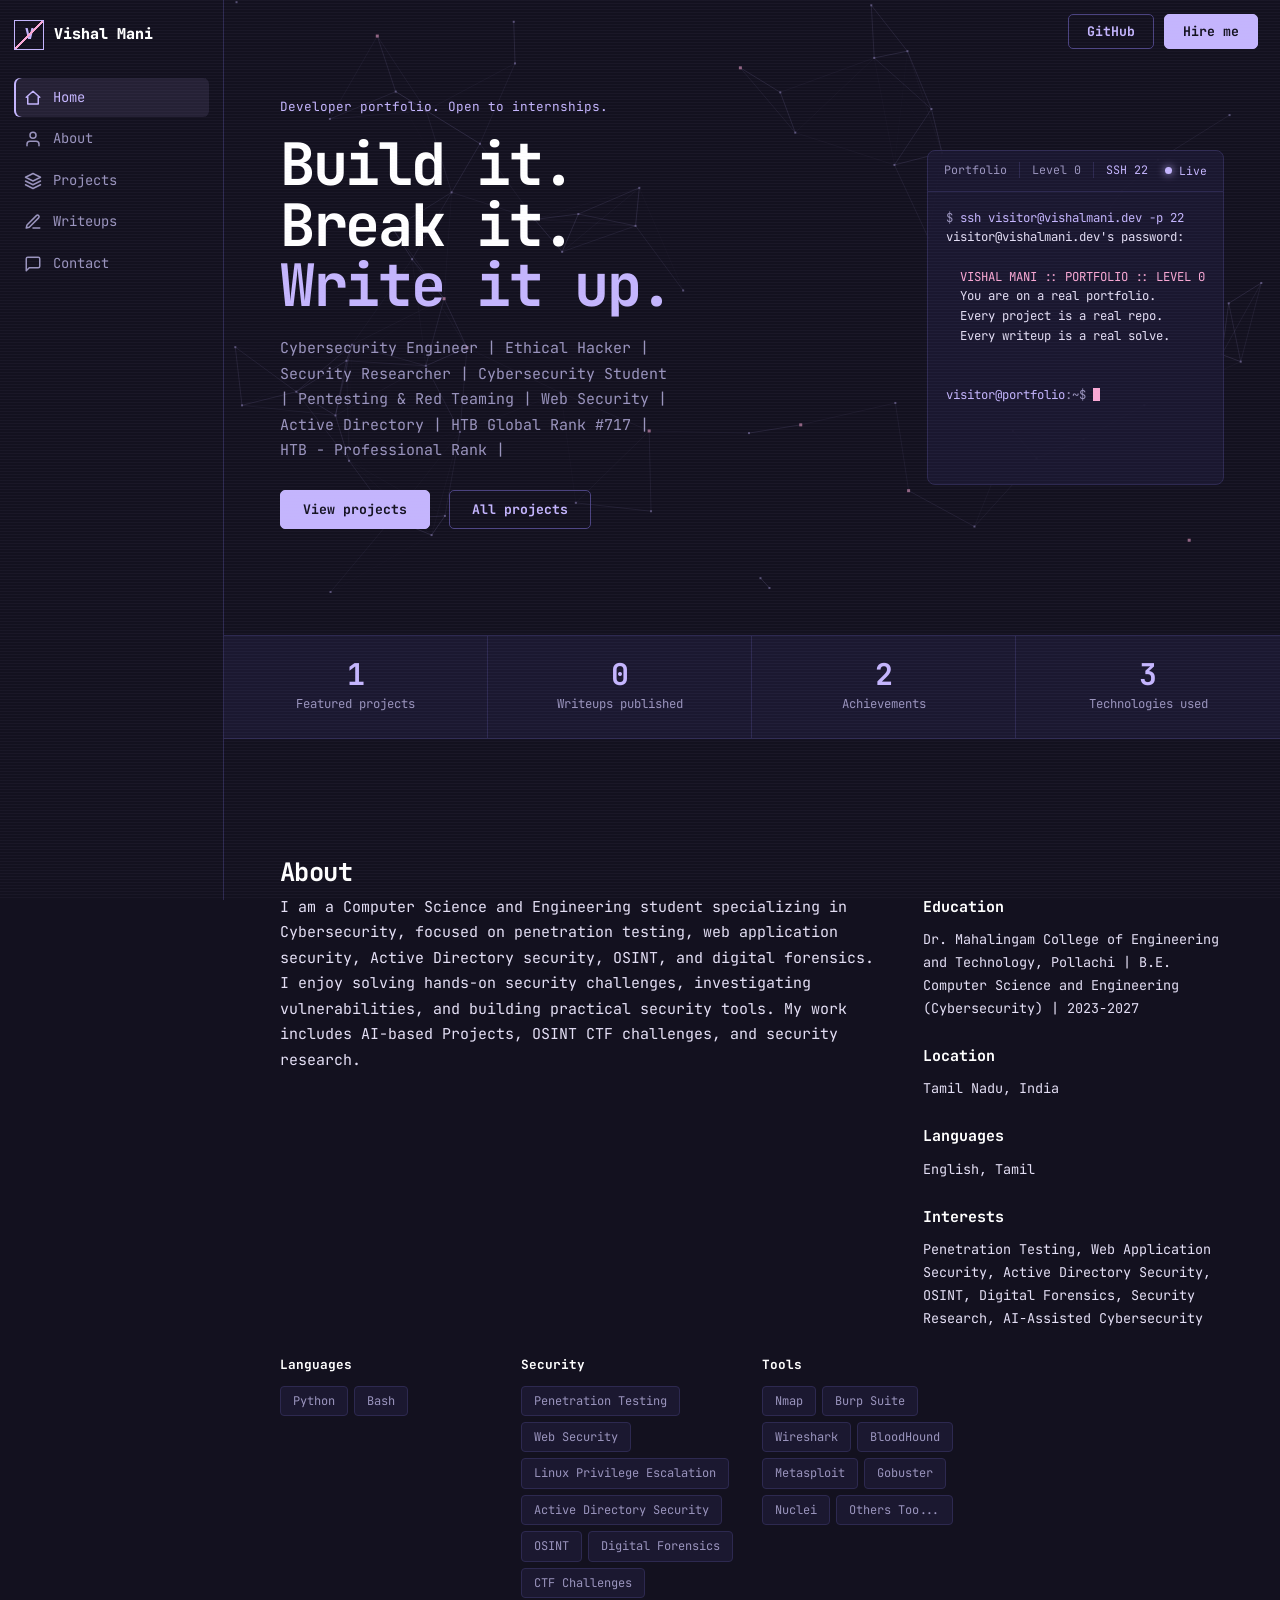
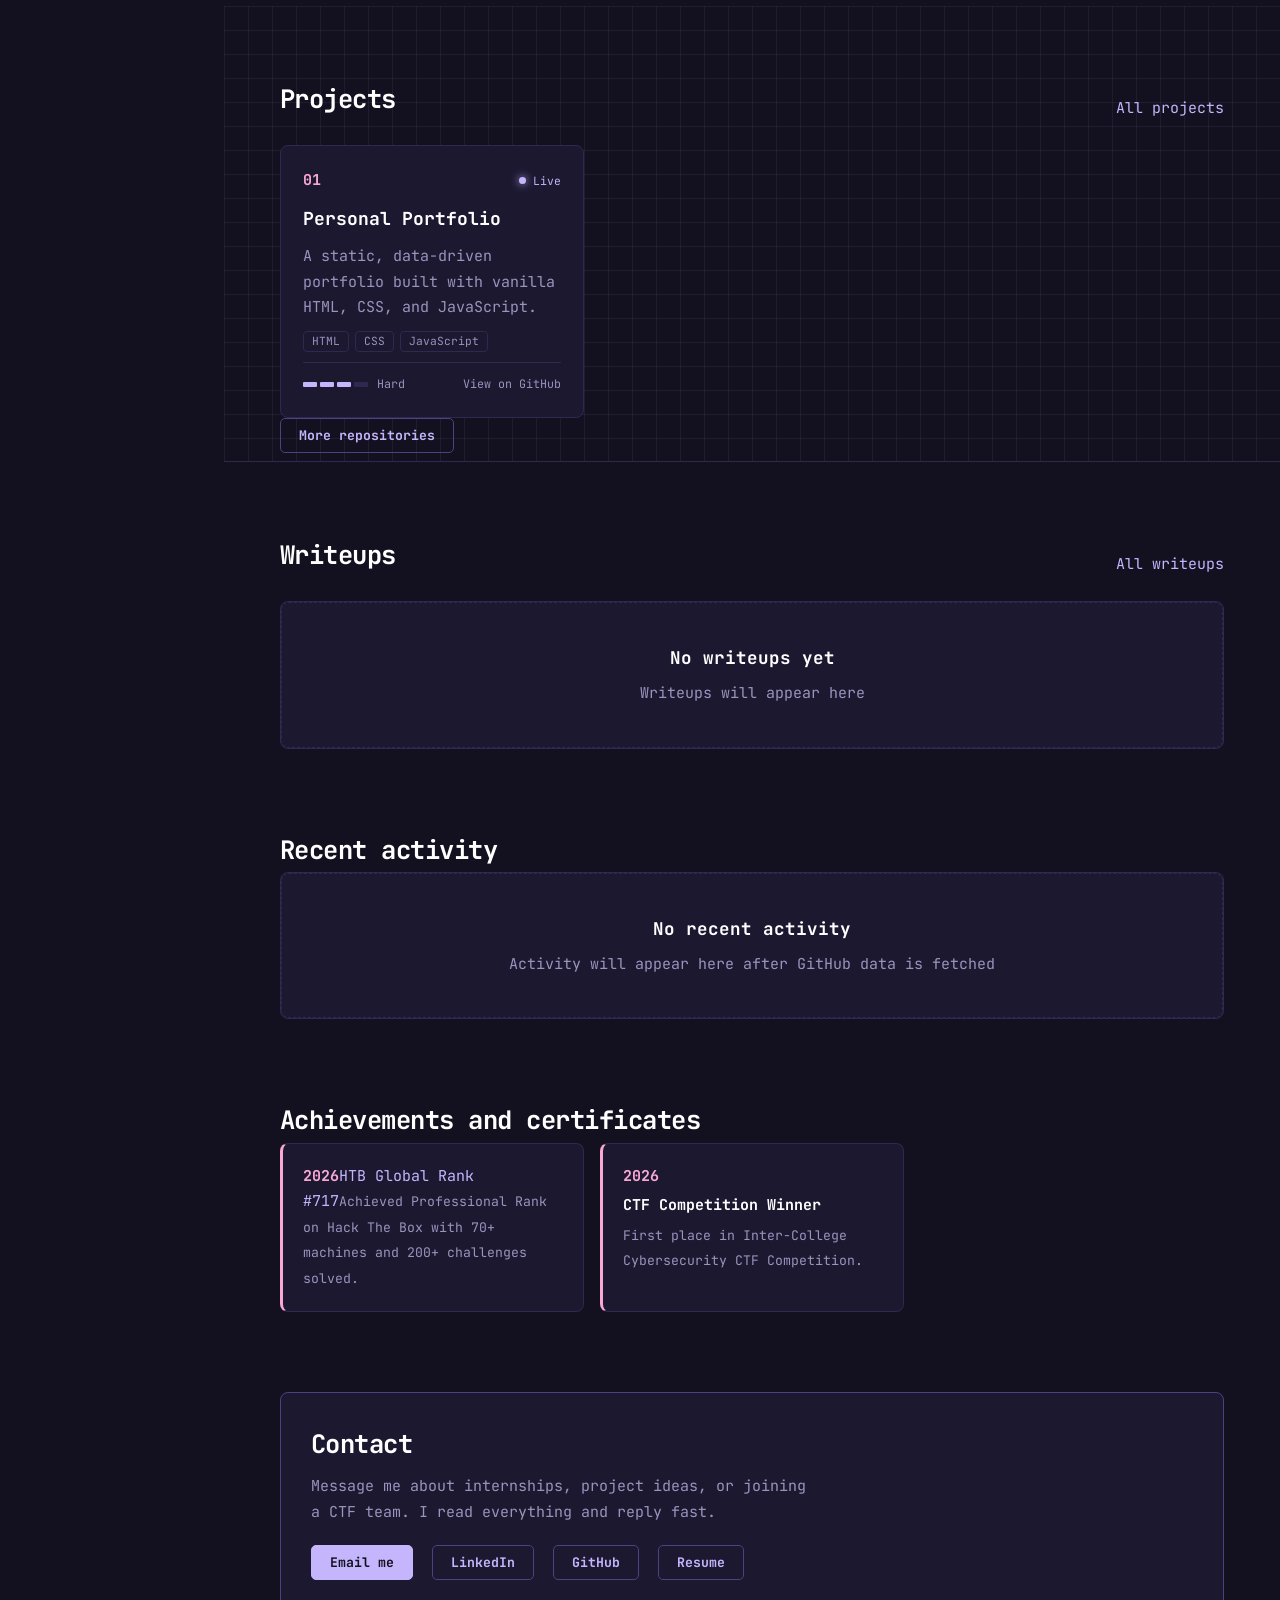
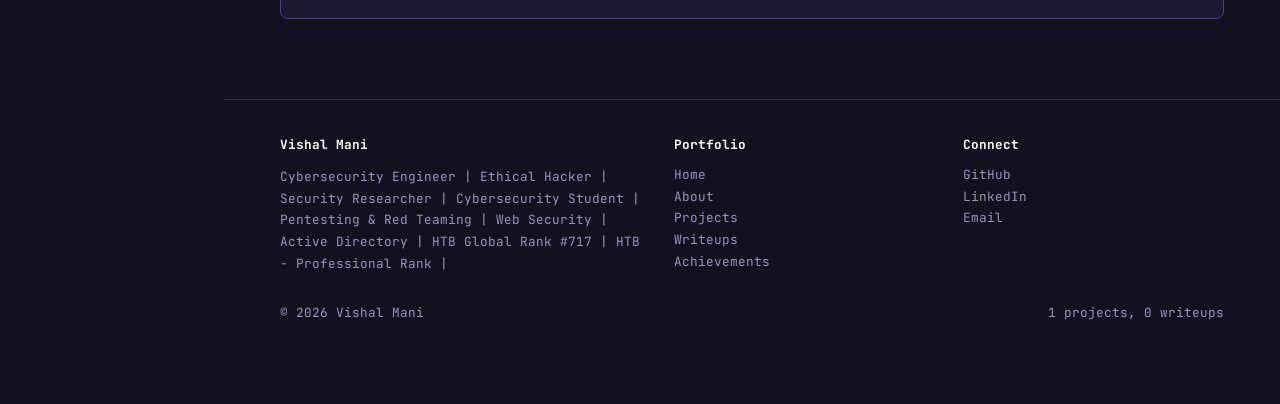
==== index.html @ 8fc34a5a "Portfolio v1: full site with auto-update workflow" ====
<!DOCTYPE html>
<html lang="en">
<head>
<meta charset="UTF-8">
<meta name="viewport" content="width=device-width, initial-scale=1">
<meta name="theme-color" content="#13111f">
<meta name="description" content="Vishal Mani - Student developer who builds projects, solves security challenges, and writes up what I learn.">
<link rel="preconnect" href="https://fonts.googleapis.com">
<link rel="preconnect" href="https://fonts.gstatic.com" crossorigin>
<link href="https://fonts.googleapis.com/css2?family=JetBrains+Mono:wght@400;700;800&display=swap" rel="stylesheet">
<link rel="stylesheet" href="style.css">
<title>Vishal Mani | Portfolio</title>
</head>
<body>
<a href="#main-content" class="skip-link">Skip to content</a>

<div class="scan" aria-hidden="true"></div>

<aside class="side" aria-label="Main navigation">
  <a class="logo" href="#top"><span class="mk" aria-hidden="true">V</span><span>Vishal Mani</span></a>
  <nav class="grp">
    <span class="gl" hidden aria-hidden="true">Portfolio</span>
    <a class="item on" data-s="top" href="#top" aria-label="Home"><svg class="i" viewBox="0 0 24 24" aria-hidden="true"><path d="M3 11l9-8 9 8M5 10v10h14V10"/></svg><span>Home</span></a>
    <a class="item" data-s="about" href="#about" aria-label="About"><svg class="i" viewBox="0 0 24 24" aria-hidden="true"><path d="M20 21v-2a4 4 0 00-4-4H8a4 4 0 00-4 4v2"/><circle cx="12" cy="7" r="4"/></svg><span>About</span></a>
    <a class="item" data-s="projects" href="#projects" aria-label="Projects"><svg class="i" viewBox="0 0 24 24" aria-hidden="true"><path d="M12 2L2 7l10 5 10-5-10-5zM2 17l10 5 10-5M2 12l10 5 10-5"/></svg><span>Projects</span></a>
    <a class="item" data-s="writeups" href="#writeups" aria-label="Writeups"><svg class="i" viewBox="0 0 24 24" aria-hidden="true"><path d="M12 20h9M16.5 3.5a2.1 2.1 0 013 3L7 19l-4 1 1-4z"/></svg><span>Writeups</span></a>
    <a class="item" data-s="contact" href="#contact" aria-label="Contact"><svg class="i" viewBox="0 0 24 24" aria-hidden="true"><path d="M21 15a2 2 0 01-2 2H7l-4 4V5a2 2 0 012-2h14a2 2 0 012 2z"/></svg><span>Contact</span></a>
  </nav>
  <div class="grp foot-s"></div>
</aside>

<div class="topr" role="group" aria-label="External links">
  <a class="btn" href="https://github.com/vishalmani-11" target="_blank" rel="noopener noreferrer">GitHub</a>
  <a class="btn s" href="#contact">Hire me</a>
</div>

<div class="main">
  <div class="hz"><canvas id="net" aria-hidden="true"></canvas>
  <div class="w"><header class="hero" id="top">
    <div>
      <p class="eb">Developer portfolio. Open to internships.</p>
      <h1><span>Build it. Break it.</span><span>Write it up.</span></h1>
      <p class="pitch" id="tagline">[ONE LINE]</p>
      <a class="btn s" href="#projects">View projects</a>
      <a class="btn" href="projects.html">All projects</a>
    </div>
    <div class="tm" role="img" aria-label="Terminal">
      <div class="tbar"><div class="st"><span>Portfolio</span><span>Level 0</span><span class="v">SSH 22</span></div><span class="live"><i class="led" aria-hidden="true"></i>Live</span></div>
      <div class="tw" aria-hidden="true">
        <div class="tl" style="animation-delay:.3s"><span class="mu">$ </span><span class="ty g">ssh visitor@vishalmani.dev -p 22</span></div>
        <div class="tl" style="animation-delay:1.9s">visitor@vishalmani.dev's password:</div>
        <div class="tl" style="animation-delay:2.3s"> </div>
        <div class="tl rd" style="animation-delay:2.6s">  VISHAL MANI :: PORTFOLIO :: LEVEL 0</div>
        <div class="tl" style="animation-delay:2.9s">  You are on a real portfolio.</div>
        <div class="tl" style="animation-delay:3.2s">  Every project is a real repo.</div>
        <div class="tl" style="animation-delay:3.5s">  Every writeup is a real solve.</div>
        <div class="tl" style="animation-delay:3.8s"> </div>
        <div class="tl" style="animation-delay:4.7s"> </div>
        <div class="tl" style="animation-delay:5s"><span class="g">visitor@portfolio</span><span class="mu">:~$ </span><span class="cur"></span></div>
      </div>
    </div>
  </header></div></div>

  <div class="stats" id="stats"><div class="loading">Open the site through a web server or GitHub Pages, not by double-clicking the file.</div></div>

  <section class="z" id="about"><div class="w">
    <h2>About</h2>
    <div class="about-grid">
      <div class="about-text" id="bio"></div>
      <div class="about-details">
        <div class="about-row"><h4>Education</h4><p id="education">[COLLEGE | COURSE | YEARS]</p></div>
        <div class="about-row"><h4>Location</h4><p id="location">[CITY, COUNTRY]</p></div>
        <div class="about-row"><h4>Languages</h4><p id="languages">[LIST]</p></div>
        <div class="about-row"><h4>Interests</h4><p id="interests">[LIST]</p></div>
      </div>
    </div>
    <div class="skills-grid" id="skills"></div>
  </div></section>

  <section class="z bp" id="projects"><div class="w">
    <div class="sh"><h2>Projects</h2><a href="projects.html">All projects</a></div>
    <div class="grid" id="featured-projects"><div class="loading">Loading projects...</div></div>
    <div class="more-repos"><button class="btn" onclick="toggleMoreRepos()">More repositories</button><div class="repo-list" id="more-repos-list" hidden></div></div>
  </div></section>

  <section class="z" id="writeups"><div class="w">
    <div class="sh"><h2>Writeups</h2><a href="writeups.html">All writeups</a></div>
    <div class="cases" id="writeups-list"><div class="loading">Loading writeups...</div></div>
  </div></section>

  <section class="z" id="activity"><div class="w">
    <h2>Recent activity</h2>
    <div class="cases" id="recent-activity"><div class="loading">Loading activity...</div></div>
  </div></section>

  <section class="z" id="achievements"><div class="w">
    <h2>Achievements and certificates</h2>
    <div class="hall" id="achievements-list"><div class="loading">Loading achievements...</div></div>
  </div></section>

  <section class="z" id="contact"><div class="w">
    <div class="roe">
      <h2>Contact</h2>
      <p>Message me about internships, project ideas, or joining a CTF team. I read everything and reply fast.</p>
      <a class="btn s" id="email-btn" href="#">Email me</a>
      <a class="btn" id="linkedin-btn" href="#" target="_blank" rel="noopener noreferrer">LinkedIn</a>
      <a class="btn" href="https://github.com/vishalmani-11" target="_blank" rel="noopener noreferrer">GitHub</a>
      <a class="btn" id="resume-btn" href="#" target="_blank" rel="noopener noreferrer" hidden>Resume</a>
    </div>
  </div></section>

  <footer><div class="w"><div class="fg">
    <div><b style="color:var(--hi)">Vishal Mani</b><p id="footer-tagline">[ONE LINE]</p></div>
    <div><h4>Portfolio</h4><a href="#top">Home</a><a href="#about">About</a><a href="#projects">Projects</a><a href="#writeups">Writeups</a><a href="#achievements">Achievements</a></div>
    <div><h4>Connect</h4><a href="#" id="footer-github">GitHub</a><a href="#" id="footer-linkedin">LinkedIn</a><a href="#" id="footer-email">Email</a></div>
  </div>
  <div class="fb"><span>&copy; 2026 Vishal Mani</span><span id="footer-stats"></span></div></div></footer>
</div>

<script src="main.js"></script>
</body>
</html>
---- style.css ----
/**
 * Vishal Mani Portfolio - Styles
 * Twilight theme only
 */

:root{
  --bg:#13111f;
  --pn:#1b1830;
  --ln:#2d2950;
  --fg:#e4dff5;
  --mu:#9a94bd;
  --hi:#ffffff;
  --g:#c4b5fd;
  --gd:#4b4380;
  --r:#f9a8d4;
  --on:#13111f;
  --bar:#2d2950;
  --mono:'JetBrains Mono',ui-monospace,SFMono-Regular,Menlo,Consolas,monospace;
}

*{
  box-sizing:border-box;
  margin:0;
  padding:0;
}

html{
  scroll-behavior:smooth;
  font:15px/1.7 var(--mono);
  color:var(--fg);
  background:var(--bg);
}

body{
  margin:0;
  background:var(--bg);
  color:var(--fg);
}

a{
  color:var(--g);
  text-decoration:none;
}
a:hover{color:var(--r)}
a:focus-visible,button:focus-visible,input:focus-visible{
  outline:2px solid var(--g);
  outline-offset:3px;
}

img{max-width:100%;height:auto}
button{background:none;border:none;font:inherit;cursor:pointer}
p{margin:0}

.skip-link{
  position:absolute;
  left:-1000px;
  top:0;
  padding:10px;
  background:var(--g);
  color:var(--on);
  z-index:100;
}
.skip-link:focus{left:0;}

.scan{
  position:fixed;
  inset:0;
  pointer-events:none;
  z-index:60;
  background:repeating-linear-gradient(0deg,#0000 0 2px,color-mix(in srgb,var(--g) 4%,transparent) 2px 3px);
}

/* ===== Sidebar ===== */
.side{
  position:fixed;
  left:0;
  top:0;
  bottom:0;
  width:224px;
  display:flex;
  flex-direction:column;
  gap:22px;
  padding:20px 14px;
  background:var(--bg);
  border-right:1px solid var(--ln);
  z-index:30;
}

.logo{
  display:flex;
  align-items:center;
  gap:10px;
  color:var(--hi);
  font-weight:800;
  margin-bottom:6px;
}

.mk{
  position:relative;
  width:30px;
  height:30px;
  border:1.5px solid var(--g);
  display:grid;
  place-items:center;
  color:var(--g);
  font-weight:800;
}
.mk::after{
  content:'';
  position:absolute;
  inset:0;
  background:linear-gradient(135deg,#0000 47%,var(--r) 48% 52%,#0000 53%);
}

.grp{
  display:flex;
  flex-direction:column;
  gap:2px;
}

.gl{
  font-size:.74rem;
  color:var(--mu);
  padding:0 10px 6px;
}

.item{
  display:flex;
  align-items:center;
  gap:11px;
  padding:8px 10px;
  border-radius:6px;
  color:var(--mu);
  font-size:.92rem;
  transition:background .15s,color .15s;
}
.item:hover,.item.on{
  background:color-mix(in srgb,var(--g) 10%,var(--bg));
  color:var(--g);
}
.item.on{
  box-shadow:inset 2px 0 var(--g);
}

.i{
  width:18px;
  height:18px;
  fill:none;
  stroke:currentColor;
  stroke-width:2;
  stroke-linecap:round;
  stroke-linejoin:round;
  flex:none;
}

.foot-s{margin-top:auto;}

/* ===== Top Right Buttons ===== */
.topr{
  position:fixed;
  right:22px;
  top:14px;
  display:flex;
  gap:10px;
  z-index:31;
}

.btn{
  display:inline-block;
  padding:8px 18px;
  border:1px solid var(--gd);
  border-radius:5px;
  font:700 .88rem var(--mono);
  color:var(--g);
  background:none;
  cursor:pointer;
  transition:all .15s;
}
.btn:hover{
  border-color:var(--g);
  color:var(--g);
}
.btn.s{
  background:var(--g);
  border-color:var(--g);
  color:var(--on);
}
.btn.s:hover{
  background:var(--r);
  border-color:var(--r);
  color:var(--on);
}

/* ===== Main Content ===== */
.main{margin-left:224px;}
.w{max-width:1000px;margin:0 auto;padding:0 28px;}

/* ===== Hero Section ===== */
.hz{position:relative;overflow:hidden;}
#net{
  position:absolute;
  inset:0;
  width:100%;
  height:100%;
  opacity:.55;
}
.hero{
  position:relative;
  display:grid;
  grid-template-columns:1fr 1.05fr;
  gap:40px;
  align-items:center;
  padding:96px 0 56px;
  min-height:400px;
}
.eb{
  color:var(--g);
  font-size:.85rem;
  margin-bottom:16px;
}
h1{
  font-size:clamp(2.4rem,5.4vw,3.9rem);
  line-height:1.04;
  margin:0 0 20px;
  color:var(--hi);
  letter-spacing:-.04em;
}
h1 span{display:block}
h1 span+span{color:var(--g)}
.pitch{
  color:var(--mu);
  max-width:44ch;
  margin-bottom:26px;
}
.hero .btn{
  margin:0 10px 10px 0;
  padding:10px 22px;
}

/* ===== Terminal Card ===== */
.tm{
  background:color-mix(in srgb,var(--pn) 94%,transparent);
  border:1px solid var(--ln);
  border-radius:8px;
  overflow:hidden;
  max-width:500px;
  margin-left:auto;
}
.tbar{
  display:flex;
  justify-content:space-between;
  align-items:center;
  padding:10px 16px;
  border-bottom:1px solid var(--ln);
  font-size:.78rem;
  color:var(--mu);
}
.st span+span{
  margin-left:12px;
  padding-left:12px;
  border-left:1px solid var(--ln);
}
.st .v{color:var(--g)}
.tw{
  padding:16px 18px 18px;
  font-size:.82rem;
  line-height:1.6;
  min-height:292px;
}
.tl{
  opacity:0;
  animation:in 0s forwards;
  white-space:pre-wrap;
  word-break:break-word;
}
@keyframes in{to{opacity:1}}
.ty{
  display:inline-block;
  overflow:hidden;
  white-space:nowrap;
  width:0;
  animation:type 1.4s steps(32) forwards;
  vertical-align:bottom;
}
@keyframes type{to{width:32ch}}
.mu{color:var(--mu)}
.g{color:var(--g)}
.rd{color:var(--r)}
.cur{
  display:inline-block;
  width:.6em;
  height:1.05em;
  background:var(--r);
  vertical-align:-.18em;
  animation:bl 1s steps(2,start) infinite;
}
@keyframes bl{to{visibility:hidden}}
.live{
  display:inline-flex;
  align-items:center;
  gap:7px;
  font-size:.76rem;
  color:var(--g);
}
.led{
  width:7px;
  height:7px;
  border-radius:50%;
  background:var(--g);
  box-shadow:0 0 8px var(--g);
}
.live.soon{color:var(--r)}
.soon .led{
  background:var(--r);
  box-shadow:0 0 8px var(--r);
}

/* ===== Stats Strip ===== */
.stats{
  display:grid;
  grid-template-columns:repeat(4,1fr);
  border-block:1px solid var(--ln);
  background:var(--pn);
  margin:40px 0;
}
.stats div{
  padding:22px 28px;
  border-right:1px solid var(--ln);
  text-align:center;
}
.stats div:last-child{border:0}
.stats b{
  display:block;
  font-size:2rem;
  line-height:1.1;
  color:var(--g);
}
.stats span{
  font-size:.82rem;
  color:var(--mu);
}

/* ===== Sections ===== */
section.z{padding:72px 0 8px;}
.bp{
  background-image:
    linear-gradient(color-mix(in srgb,var(--g) 7%,transparent) 1px,#0000 1px),
    linear-gradient(90deg,color-mix(in srgb,var(--g) 7%,transparent) 1px,#0000 1px);
  background-size:24px 24px;
  border-bottom:1px solid var(--ln);
  padding-bottom:64px;
}
.sh{
  display:flex;
  justify-content:space-between;
  align-items:end;
  gap:14px;
  flex-wrap:wrap;
  margin-bottom:24px;
}
h2{
  margin:0;
  font-size:1.7rem;
  color:var(--hi);
  letter-spacing:-.02em;
}
.lead{
  color:var(--mu);
  margin-bottom:26px;
  max-width:58ch;
}

/* ===== About Section ===== */
.about-grid{
  display:grid;
  grid-template-columns:2fr 1fr;
  gap:40px;
  align-items:start;
}
.about-text p{
  margin-bottom:16px;
  color:var(--fg);
  line-height:1.7;
}
.about-text p:last-child{
  margin-bottom:0;
}
.about-details{
  display:flex;
  flex-direction:column;
  gap:24px;
}
.about-row{
  display:flex;
  flex-direction:column;
  gap:8px;
}
.about-row h4{
  margin:0;
  font-size:1rem;
  color:var(--hi);
}
.about-row p{
  color:var(--fg);
  font-size:.9rem;
}

/* ===== Skills Section ===== */
.skills-grid{
  display:grid;
  grid-template-columns:repeat(4,1fr);
  gap:20px;
  margin-top:24px;
}
.skill-group h4{
  margin:0 0 10px;
  font-size:.85rem;
  color:var(--hi);
}
.skill-chips{
  display:flex;
  flex-wrap:wrap;
  gap:6px;
}
.skill-chip{
  display:inline-block;
  padding:4px 12px;
  border:1px solid var(--ln);
  border-radius:4px;
  font-size:.8rem;
  color:var(--mu);
  background:var(--pn);
}

/* ===== Project Cards ===== */
.grid{display:grid;grid-template-columns:repeat(auto-fill,minmax(290px,1fr));gap:16px;}
.card{
  display:flex;
  flex-direction:column;
  gap:10px;
  padding:22px;
  background:var(--pn);
  border:1px solid var(--ln);
  border-radius:8px;
  color:var(--fg);
  transition:border-color .15s;
}
.card:hover{border-color:var(--g);color:var(--fg);}
.ct{
  display:flex;
  justify-content:space-between;
  align-items:center;
}
.n{color:var(--r);font-weight:700;}
.card h3{margin:0;font-size:1.2rem;color:var(--hi);}
.card p{color:var(--mu);flex:1;}
.tags{display:flex;flex-wrap:wrap;gap:6px;}
.tags i{font-style:normal;font-size:.75rem;border:1px solid var(--ln);border-radius:4px;padding:0 8px;color:var(--mu);}
.stt{
  display:flex;
  justify-content:space-between;
  align-items:center;
  border-top:1px solid var(--ln);
  padding-top:12px;
  font-size:.78rem;
  color:var(--mu);
}
.df{display:inline-flex;align-items:center;gap:9px;}
.bars{display:inline-flex;gap:3px;}
.bars i{
  width:14px;height:5px;border-radius:1px;background:var(--bar);
}
.bars i.on{background:var(--g);}
.bars i.on.hd{background:var(--r);}

/* ===== Writeup Rows ===== */
.cases{border:1px solid var(--ln);border-radius:8px;background:var(--pn);}
.row{
  display:grid;
  grid-template-columns:84px 1fr 100px 170px;
  gap:16px;
  align-items:center;
  padding:16px 22px;
  border-bottom:1px solid var(--ln);
  color:var(--fg);
  transition:background .15s;
}
.row:last-child{border:0}
.row:hover{background:color-mix(in srgb,var(--g) 8%,var(--pn));color:var(--fg);}
.row .d,.row .c{font-size:.82rem;color:var(--mu);text-align:center;}
.row b{display:block;color:var(--hi);}
.row small{color:var(--mu);font-size:.85rem;}

/* ===== Achievement Cards ===== */
.hall{display:grid;grid-template-columns:repeat(auto-fill,minmax(240px,1fr));gap:16px;}
.op{
  padding:20px;
  background:var(--pn);
  border:1px solid var(--ln);
  border-left:3px solid var(--r);
  border-radius:8px;
}
.op .y{color:var(--r);font-weight:700;}
.op b{display:block;color:var(--hi);margin:4px 0;}
.op span:last-child{color:var(--mu);font-size:.88rem;}

/* ===== Contact Panel ===== */
.roe{padding:30px;border:1px solid var(--gd);border-radius:8px;background:var(--pn);}
.roe p{color:var(--mu);max-width:56ch;margin:8px 0 20px;}
.roe .btn{margin:0 10px 8px 0;}

/* ===== Footer ===== */
footer{margin-top:72px;border-top:1px solid var(--ln);padding:34px 0 80px;font-size:.85rem;}
.fg{display:grid;grid-template-columns:1.4fr 1fr 1fr;gap:28px;}
.fg h4{margin:0 0 8px;font-size:.85rem;color:var(--hi);}
.fg a{display:block;color:var(--mu);}
.fg a:hover{color:var(--g);}
.fg p{color:var(--mu);margin-top:10px;}
.fb{
  display:flex;
  justify-content:space-between;
  gap:12px;
  flex-wrap:wrap;
  margin-top:28px;
  color:var(--mu);
}
.fb b{color:var(--g);margin-right:6px;}

/* ===== Empty States ===== */
.empty-state{
  padding:40px;
  text-align:center;
  color:var(--mu);
  border:1px dashed var(--ln);
  border-radius:8px;
  background:var(--pn);
}
.empty-state svg{
  width:48px;
  height:48px;
  color:var(--mu);
  opacity:.5;
  margin-bottom:16px;
}
.empty-state h3{color:var(--hi);margin:0 0 8px;}

/* ===== Loading ===== */
.loading{
  display:grid;
  place-items:center;
  min-height:200px;
  text-align:center;
  color:var(--mu);
}
.loading::after{
  content:'';
  display:inline-block;
  width:24px;
  height:24px;
  border:2px solid var(--g);
  border-right-color:transparent;
  border-radius:50%;
  animation:spin .8s linear infinite;
  margin-left:12px;
}
@keyframes spin{to{transform:rotate(360deg)}}

.error-message{
  padding:20px;
  background:color-mix(in srgb,var(--r) 10%,var(--pn));
  border:1px solid var(--r);
  border-radius:8px;
  color:var(--r);
  text-align:center;
}

/* ===== Writeup Page ===== */
.writeup-page .main{margin-left:0;padding-top:20px;}
.writeup-page .w{max-width:720px;padding:0 20px;}
.writeup-header{margin-bottom:32px;}
.writeup-nav{
  display:flex;
  justify-content:space-between;
  align-items:center;
  margin-bottom:24px;
  padding-bottom:16px;
  border-bottom:1px solid var(--ln);
}
.writeup-meta{color:var(--mu);font-size:.88rem;}
.writeup-meta span+span{
  margin-left:16px;
  padding-left:16px;
  border-left:1px solid var(--ln);
}
.writeup-meta .diff{display:inline-flex;align-items:center;gap:8px;}
#writeup-title{margin-bottom:24px;}
.writeup-content{
  background:var(--pn);
  border:1px solid var(--ln);
  border-radius:8px;
  padding:32px;
}
.writeup-content h1,
.writeup-content h2,
.writeup-content h3,
.writeup-content h4,
.writeup-content h5,
.writeup-content h6{
  color:var(--hi);
  margin-top:1.5em;
  margin-bottom:.5em;
}
.writeup-content h1{font-size:2rem;}
.writeup-content h2{font-size:1.6rem;}
.writeup-content h3{font-size:1.4rem;}
.writeup-content p{color:var(--fg);line-height:1.7;margin:1em 0;}
.writeup-content a{color:var(--g);text-decoration:underline;}
.writeup-content a:hover{color:var(--r);}
.writeup-content pre{
  background:color-mix(in srgb,var(--bg) 96%,var(--pn));
  border:1px solid var(--ln);
  border-radius:6px;
  padding:16px;
  overflow-x:auto;
  margin:1em 0;
  position:relative;
}
.writeup-content code{
  font-family:var(--mono);
  font-size:.9rem;
}
.writeup-content blockquote{
  border-left:3px solid var(--g);
  padding-left:16px;
  margin-left:0;
  color:var(--mu);
}
.writeup-content img{max-width:100%;border-radius:6px;}
.copy-btn{
  position:absolute;
  top:8px;
  right:8px;
  padding:4px 8px;
  font-size:.75rem;
  color:var(--g);
  background:var(--pn);
  border:1px solid var(--ln);
  border-radius:4px;
  cursor:pointer;
  opacity:0;
  transition:opacity .2s;
}
.writeup-content pre:hover .copy-btn{opacity:1;}
.copy-btn:hover{background:var(--g);color:var(--on);}

.writeup-footer{
  display:flex;
  justify-content:space-between;
  align-items:center;
  margin-top:40px;
  padding-top:20px;
  border-top:1px solid var(--ln);
  font-size:.88rem;
}
.writeup-footer a{color:var(--g);font-weight:700;}
.writeup-footer a:disabled{opacity:.5;cursor:not-allowed;}
.back-btn{display:inline-flex;align-items:center;gap:6px;color:var(--mu);}
.back-btn:hover{color:var(--g);}
.back-btn svg{width:16px;height:16px;transform:rotate(180deg);}

/* ===== Projects Page ===== */
.filters{
  display:flex;
  gap:12px;
  flex-wrap:wrap;
  margin-bottom:20px;
}
.filter-chip{
  display:inline-block;
  padding:6px 14px;
  border:1px solid var(--ln);
  border-radius:999px;
  font-size:.8rem;
  color:var(--mu);
  cursor:pointer;
  transition:all .15s;
}
.filter-chip:hover{border-color:var(--g);color:var(--g);}
.filter-chip.active{background:var(--g);border-color:var(--g);color:var(--on);}
.search-box{
  flex:1;
  min-width:180px;
  max-width:300px;
  padding:6px 14px;
  border:1px solid var(--ln);
  border-radius:999px;
  font:inherit;
  color:var(--fg);
  background:var(--pn);
}
.search-box::placeholder{color:var(--mu);}
.search-box:focus{border-color:var(--g);outline:0;}

.projects-grid{display:grid;grid-template-columns:repeat(auto-fill,minmax(290px,1fr));gap:16px;}
.projects-list{margin-top:20px;}
.load-more{margin-top:24px;text-align:center;}

/* ===== Writeups Page ===== */
.writeups-controls{
  display:flex;
  gap:12px;
  flex-wrap:wrap;
  margin-bottom:20px;
}
.writeups-list{margin-top:20px;}

/* ===== Sample Badge ===== */
.sample-badge{
  display:inline-block;
  padding:2px 6px;
  font-size:.7rem;
  background:var(--r);
  color:var(--on);
  border-radius:3px;
  margin-left:8px;
  font-weight:700;
}

/* ===== Responsive ===== */
@media(max-width:900px){
  .side{
    position:sticky;
    width:auto;
    flex-direction:row;
    align-items:center;
    gap:6px;
    padding:10px 14px;
    overflow-x:auto;
    border-right:0;
    border-bottom:1px solid var(--ln);
    top:0;
  }
  .logo{margin:0 8px 0 0;}
  .logo span:last-child,.gl,.foot-s,.topr{display:none;}
  .grp{flex-direction:row;}
  .item span{display:none;}
  .item{padding:8px 10px;}
  .main{margin-left:0;}
  .hero{grid-template-columns:1fr;padding-top:48px;}
  .hero .tm{max-width:100%;margin-left:0;}
  .about-grid{grid-template-columns:1fr;}
  .stats{grid-template-columns:1fr 1fr;}
  .stats div:nth-child(2){border-right:0;}
  .stats div:nth-child(-n+2){border-bottom:1px solid var(--ln);}
  .skills-grid{grid-template-columns:repeat(2,1fr);}
  .row{grid-template-columns:1fr auto;gap:6px 12px;}
  .row .d{grid-column:1/-1;}
  .row .c{display:none;}
  .fg{grid-template-columns:1fr 1fr;}
  .fg>div:first-child{grid-column:1/-1;}
  .topr{display:none;}
}

@media(prefers-reduced-motion:reduce){
  .tl{opacity:1;animation:none;}
  .ty{width:auto;animation:none;}
  .cur{animation:none;}
  html{scroll-behavior:auto;}
  .loading::after{animation:none;}
}

@media(max-width:480px){
  .hero{padding:40px 0 32px;}
  h1{font-size:2rem;}
  .stats{grid-template-columns:1fr;}
  .stats div{padding:16px 20px;border-right:0;border-bottom:1px solid var(--ln);}
  .stats div:last-child{border-bottom:0;}
  .grid,.hall{grid-template-columns:1fr;}
  .skills-grid{grid-template-columns:1fr;}
  .roe .btn{display:block;width:100%;margin:0 0 12px 0;text-align:center;}
  .empty-state{padding:32px 20px;}
  .writeup-content{padding:20px;}
  .writeup-nav{flex-direction:column;gap:16px;align-items:flex-start;}
  .writeup-footer{flex-direction:column;gap:16px;}
}
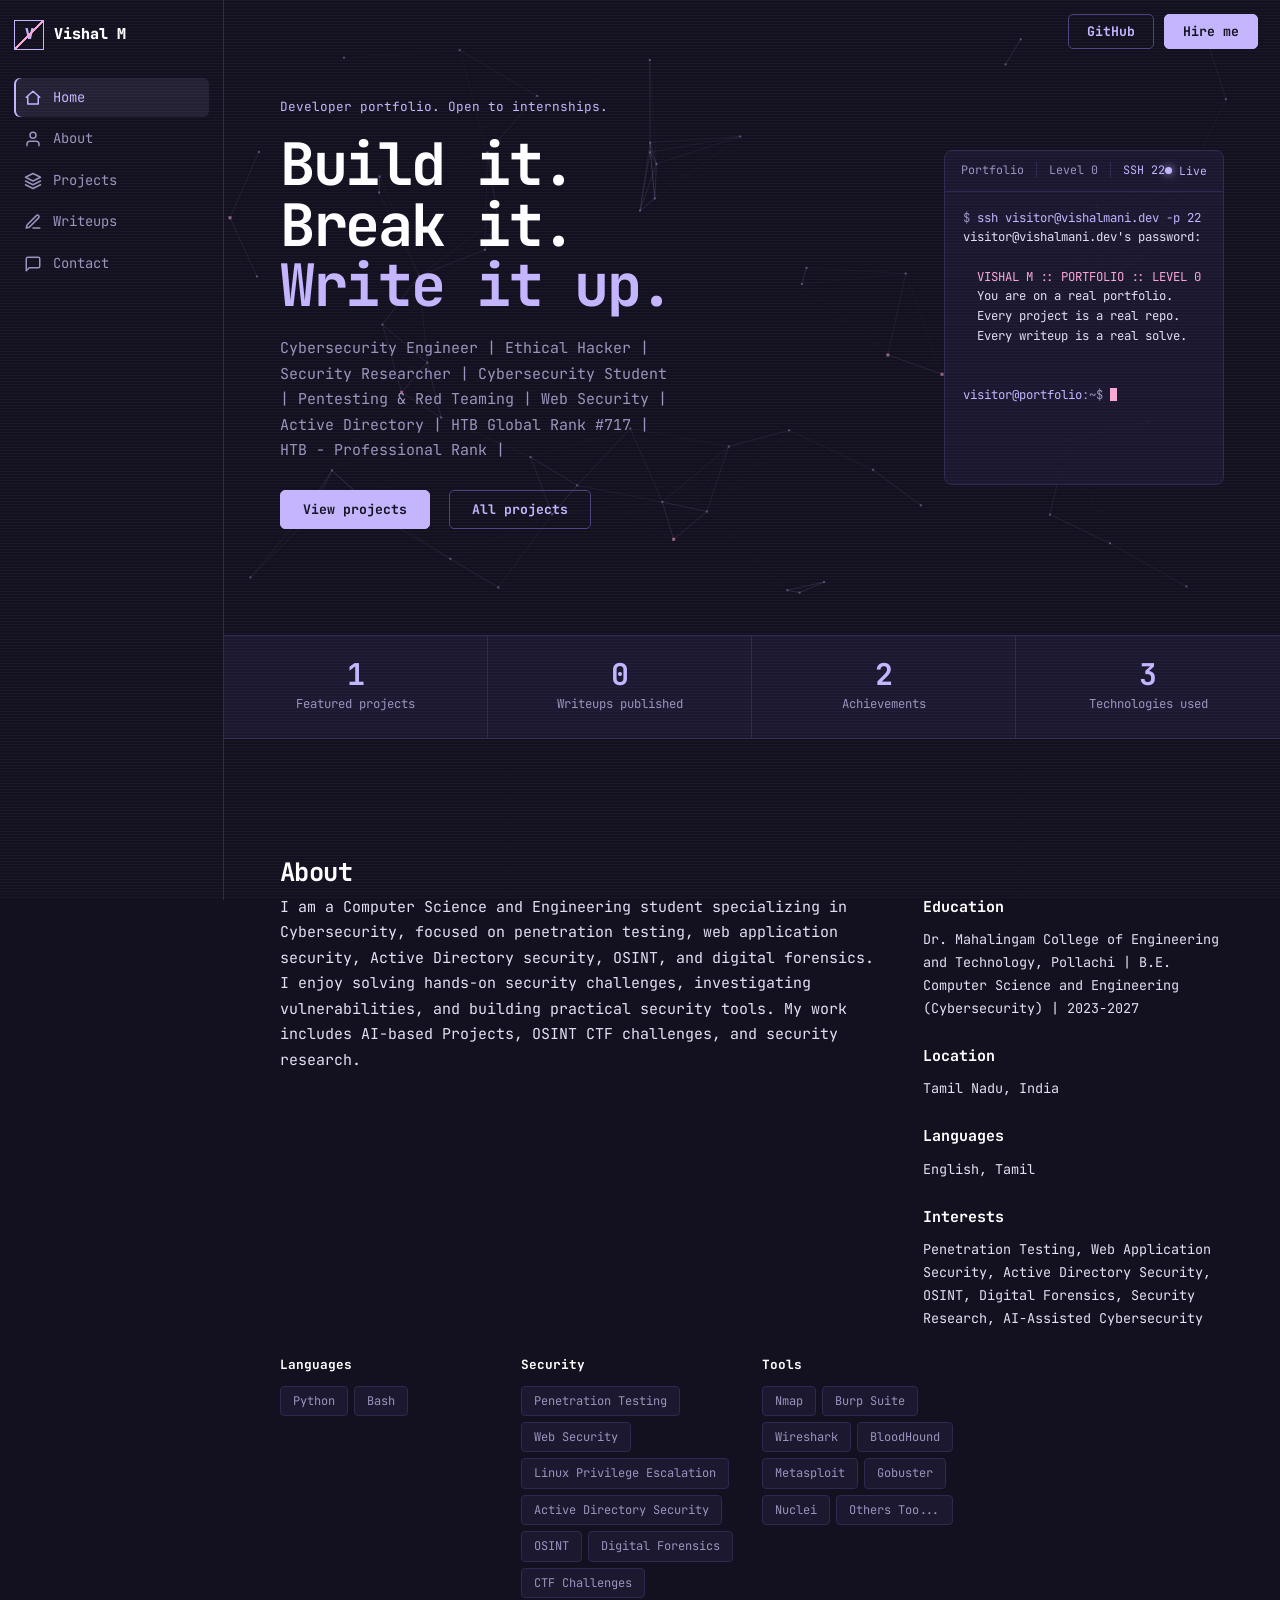
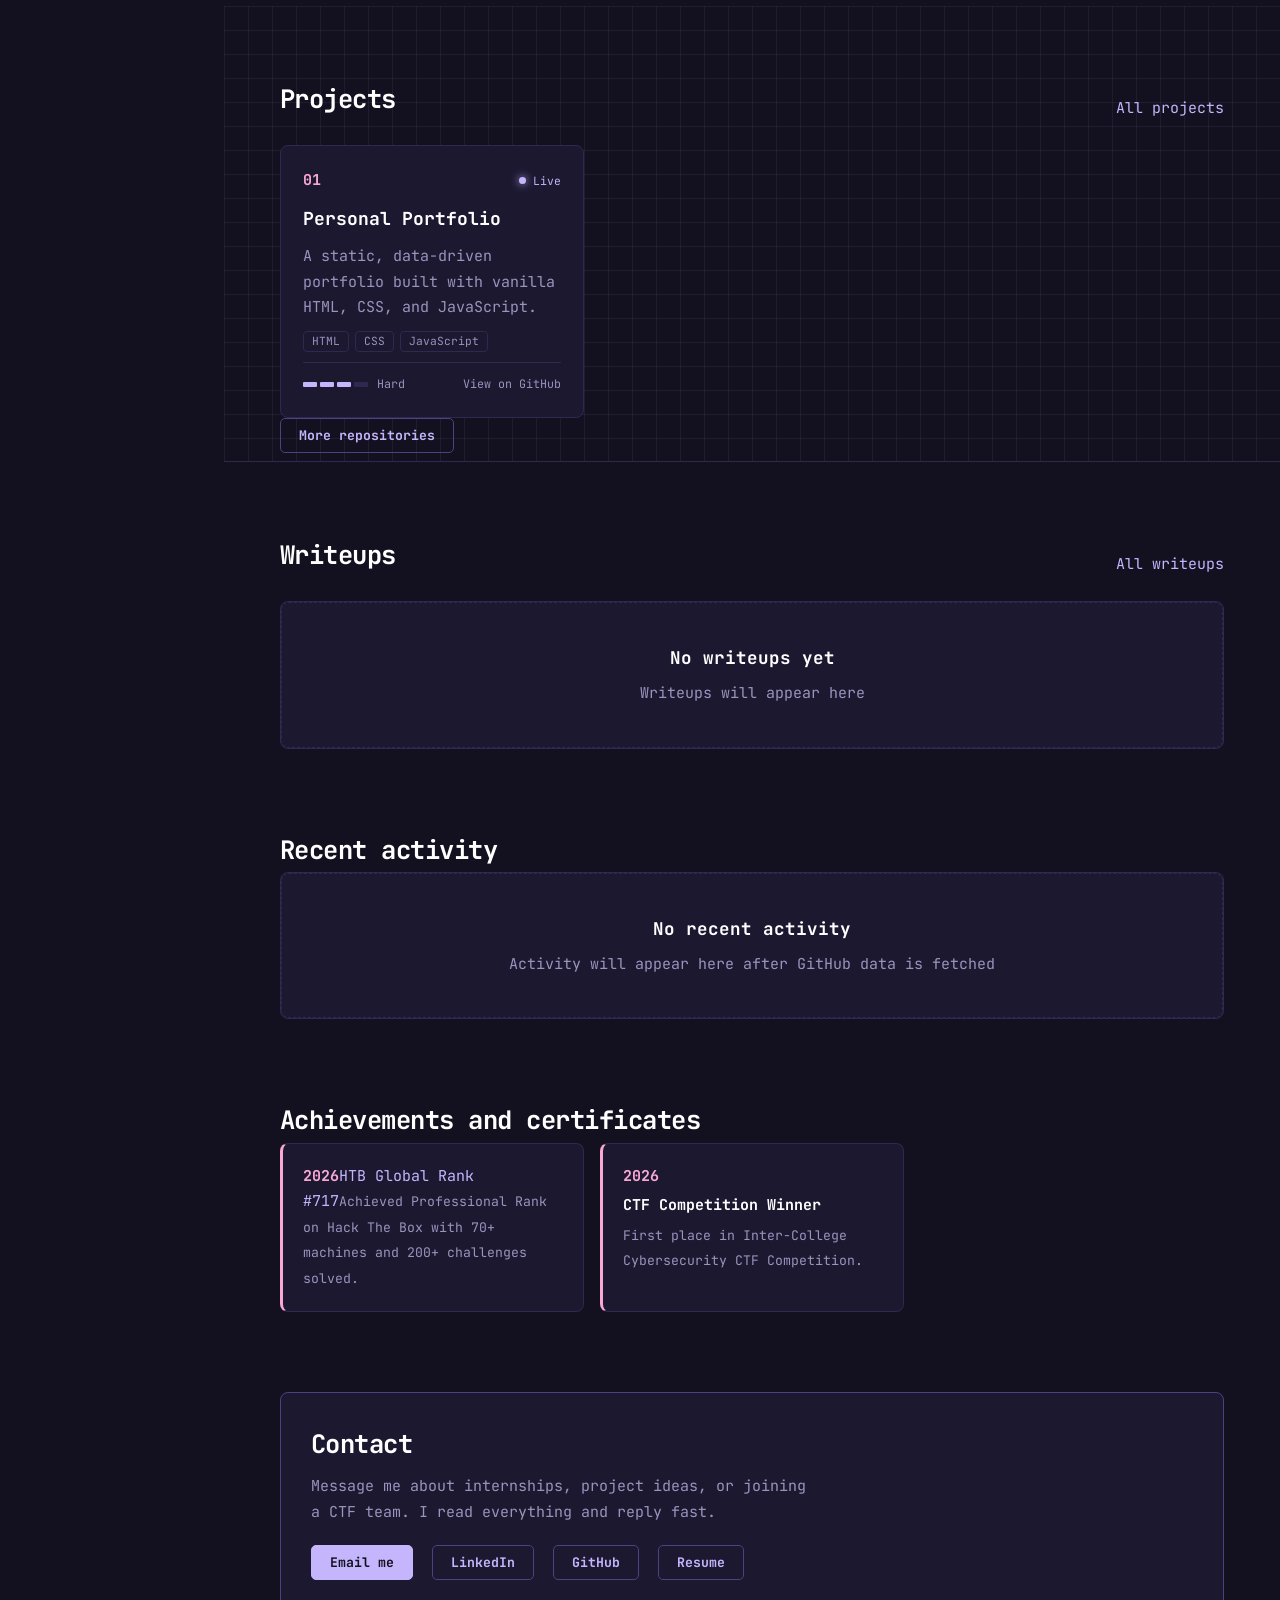
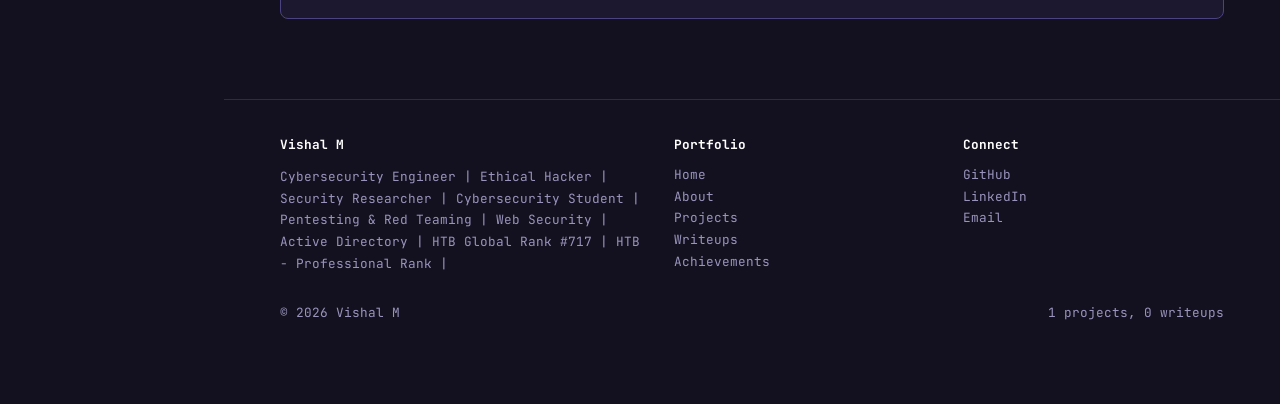
==== commit 3d7363ba: "Update index.html" ====
--- a/index.html
+++ b/index.html
@@ -4,12 +4,12 @@
 <meta charset="UTF-8">
 <meta name="viewport" content="width=device-width, initial-scale=1">
 <meta name="theme-color" content="#13111f">
-<meta name="description" content="Vishal Mani - Student developer who builds projects, solves security challenges, and writes up what I learn.">
+<meta name="description" content="Vishal M - Student developer who builds projects, solves security challenges, and writes up what I learn.">
 <link rel="preconnect" href="https://fonts.googleapis.com">
 <link rel="preconnect" href="https://fonts.gstatic.com" crossorigin>
 <link href="https://fonts.googleapis.com/css2?family=JetBrains+Mono:wght@400;700;800&display=swap" rel="stylesheet">
 <link rel="stylesheet" href="style.css">
-<title>Vishal Mani | Portfolio</title>
+<title>Vishal M | Portfolio</title>
 </head>
 <body>
 <a href="#main-content" class="skip-link">Skip to content</a>
@@ -17,7 +17,7 @@
 <div class="scan" aria-hidden="true"></div>
 
 <aside class="side" aria-label="Main navigation">
-  <a class="logo" href="#top"><span class="mk" aria-hidden="true">V</span><span>Vishal Mani</span></a>
+  <a class="logo" href="#top"><span class="mk" aria-hidden="true">V</span><span>Vishal M</span></a>
   <nav class="grp">
     <span class="gl" hidden aria-hidden="true">Portfolio</span>
     <a class="item on" data-s="top" href="#top" aria-label="Home"><svg class="i" viewBox="0 0 24 24" aria-hidden="true"><path d="M3 11l9-8 9 8M5 10v10h14V10"/></svg><span>Home</span></a>
@@ -50,7 +50,7 @@
         <div class="tl" style="animation-delay:.3s"><span class="mu">$ </span><span class="ty g">ssh visitor@vishalmani.dev -p 22</span></div>
         <div class="tl" style="animation-delay:1.9s">visitor@vishalmani.dev's password:</div>
         <div class="tl" style="animation-delay:2.3s"> </div>
-        <div class="tl rd" style="animation-delay:2.6s">  VISHAL MANI :: PORTFOLIO :: LEVEL 0</div>
+        <div class="tl rd" style="animation-delay:2.6s">  VISHAL M :: PORTFOLIO :: LEVEL 0</div>
         <div class="tl" style="animation-delay:2.9s">  You are on a real portfolio.</div>
         <div class="tl" style="animation-delay:3.2s">  Every project is a real repo.</div>
         <div class="tl" style="animation-delay:3.5s">  Every writeup is a real solve.</div>
@@ -110,11 +110,11 @@
   </div></section>
 
   <footer><div class="w"><div class="fg">
-    <div><b style="color:var(--hi)">Vishal Mani</b><p id="footer-tagline">[ONE LINE]</p></div>
+    <div><b style="color:var(--hi)">Vishal M</b><p id="footer-tagline">[ONE LINE]</p></div>
     <div><h4>Portfolio</h4><a href="#top">Home</a><a href="#about">About</a><a href="#projects">Projects</a><a href="#writeups">Writeups</a><a href="#achievements">Achievements</a></div>
     <div><h4>Connect</h4><a href="#" id="footer-github">GitHub</a><a href="#" id="footer-linkedin">LinkedIn</a><a href="#" id="footer-email">Email</a></div>
   </div>
-  <div class="fb"><span>&copy; 2026 Vishal Mani</span><span id="footer-stats"></span></div></div></footer>
+  <div class="fb"><span>&copy; 2026 Vishal M</span><span id="footer-stats"></span></div></div></footer>
 </div>
 
 <script src="main.js"></script>
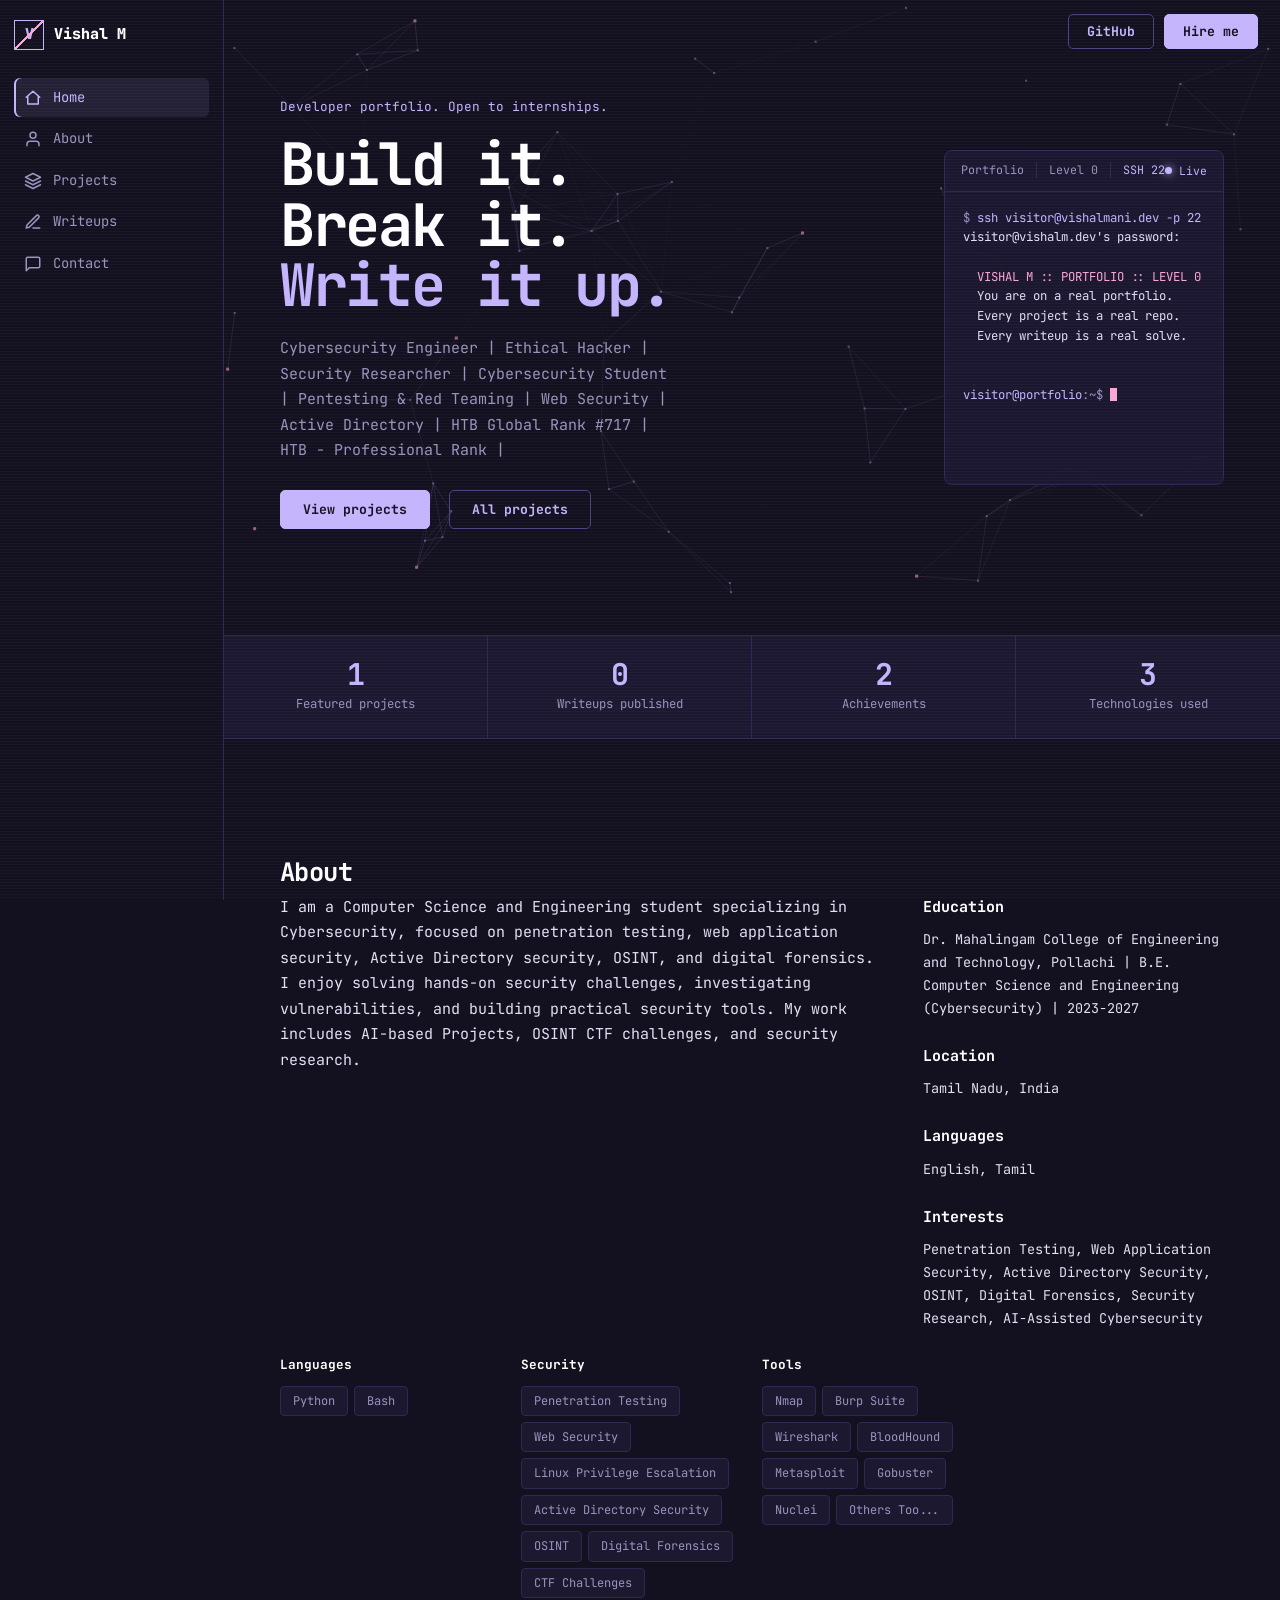
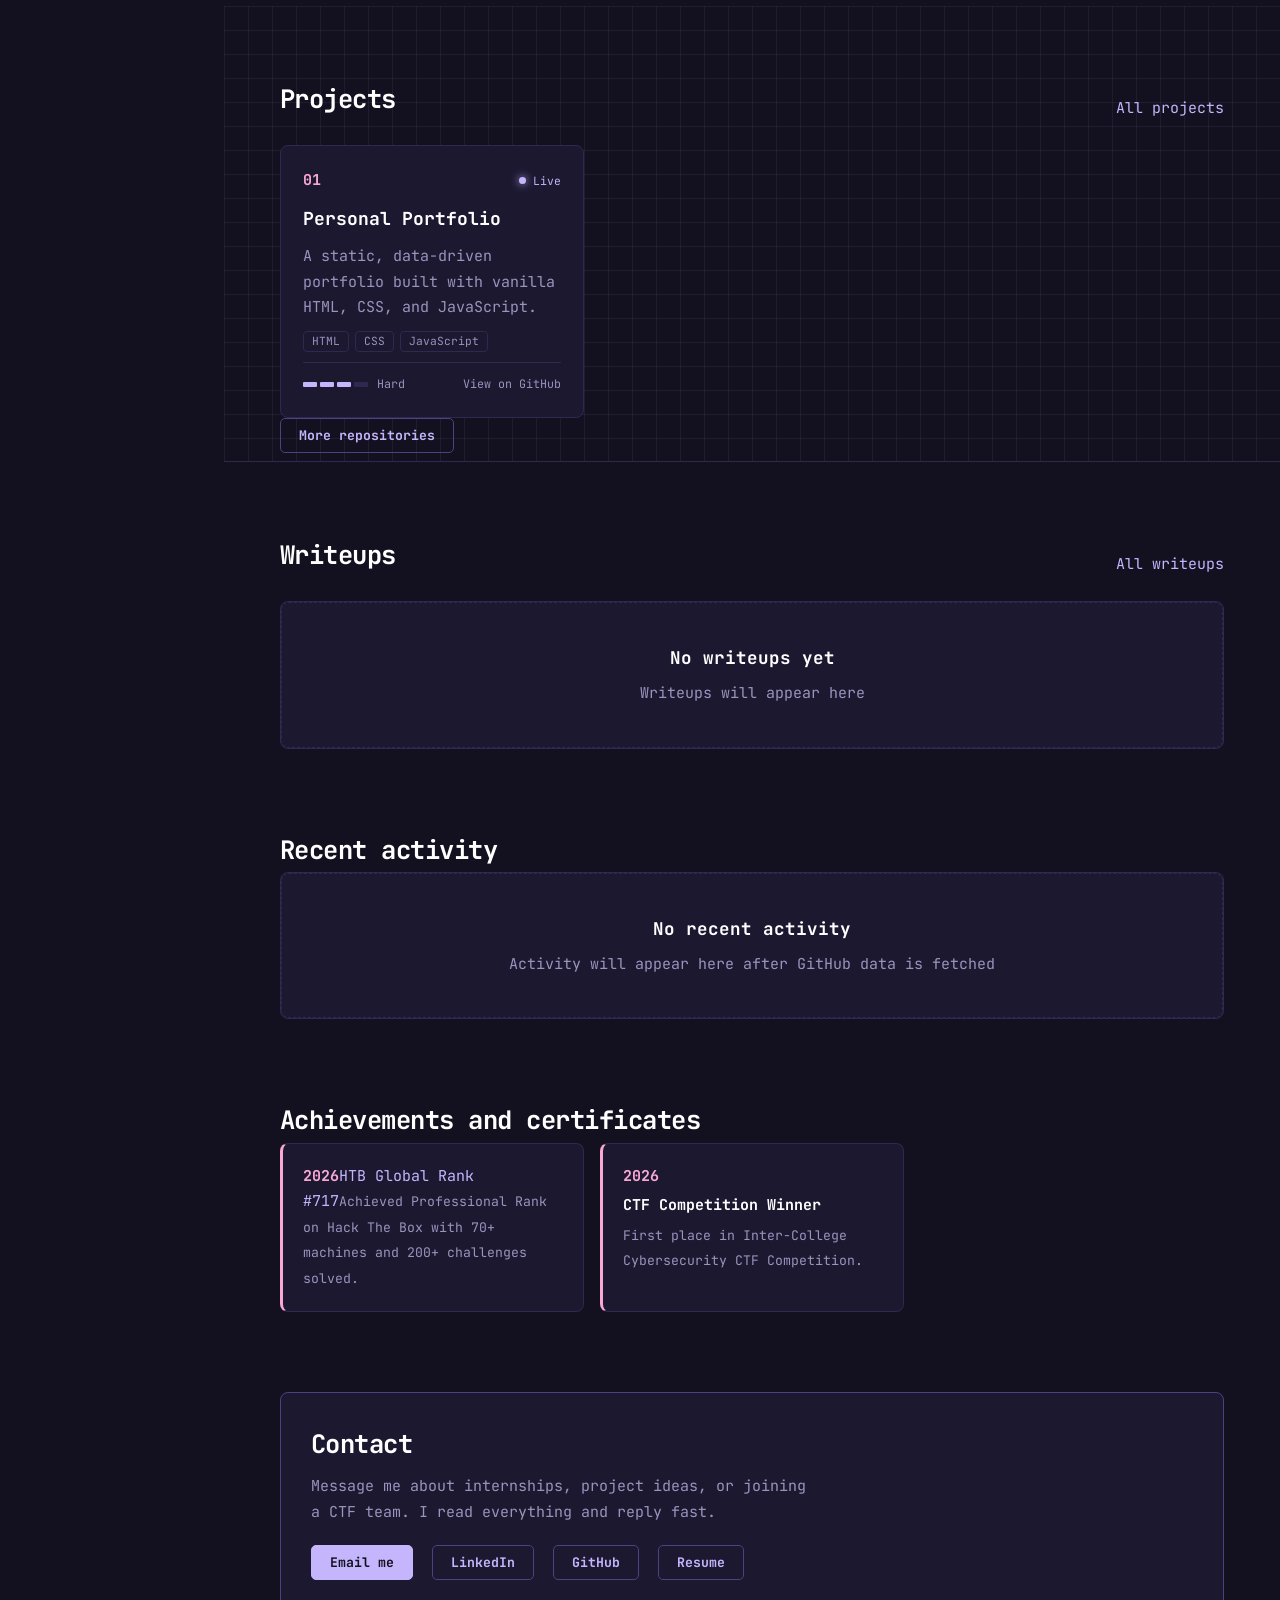
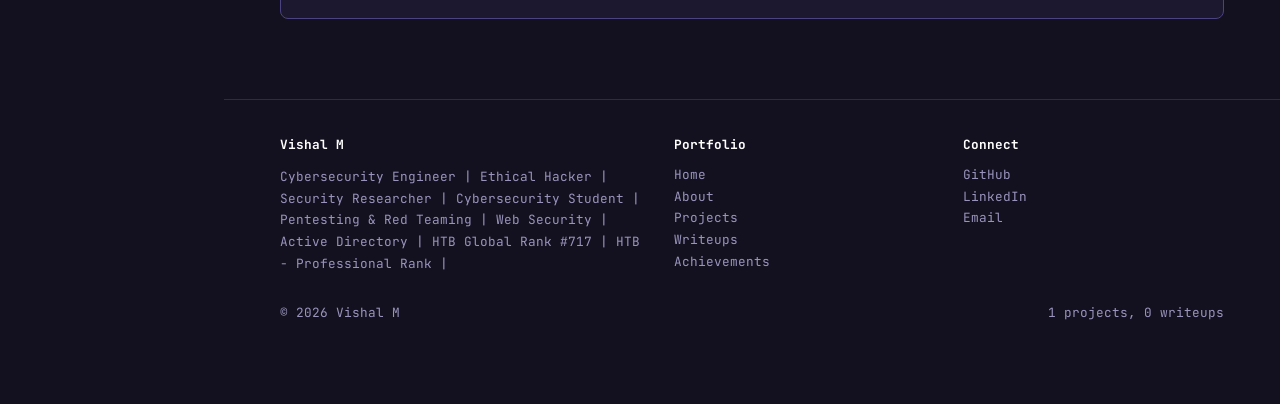
==== commit 981fce8e: "Fix password prompt domain in index.html" ====
--- a/index.html
+++ b/index.html
@@ -48,7 +48,7 @@
       <div class="tbar"><div class="st"><span>Portfolio</span><span>Level 0</span><span class="v">SSH 22</span></div><span class="live"><i class="led" aria-hidden="true"></i>Live</span></div>
       <div class="tw" aria-hidden="true">
         <div class="tl" style="animation-delay:.3s"><span class="mu">$ </span><span class="ty g">ssh visitor@vishalmani.dev -p 22</span></div>
-        <div class="tl" style="animation-delay:1.9s">visitor@vishalmani.dev's password:</div>
+        <div class="tl" style="animation-delay:1.9s">visitor@vishalm.dev's password:</div>
         <div class="tl" style="animation-delay:2.3s"> </div>
         <div class="tl rd" style="animation-delay:2.6s">  VISHAL M :: PORTFOLIO :: LEVEL 0</div>
         <div class="tl" style="animation-delay:2.9s">  You are on a real portfolio.</div>
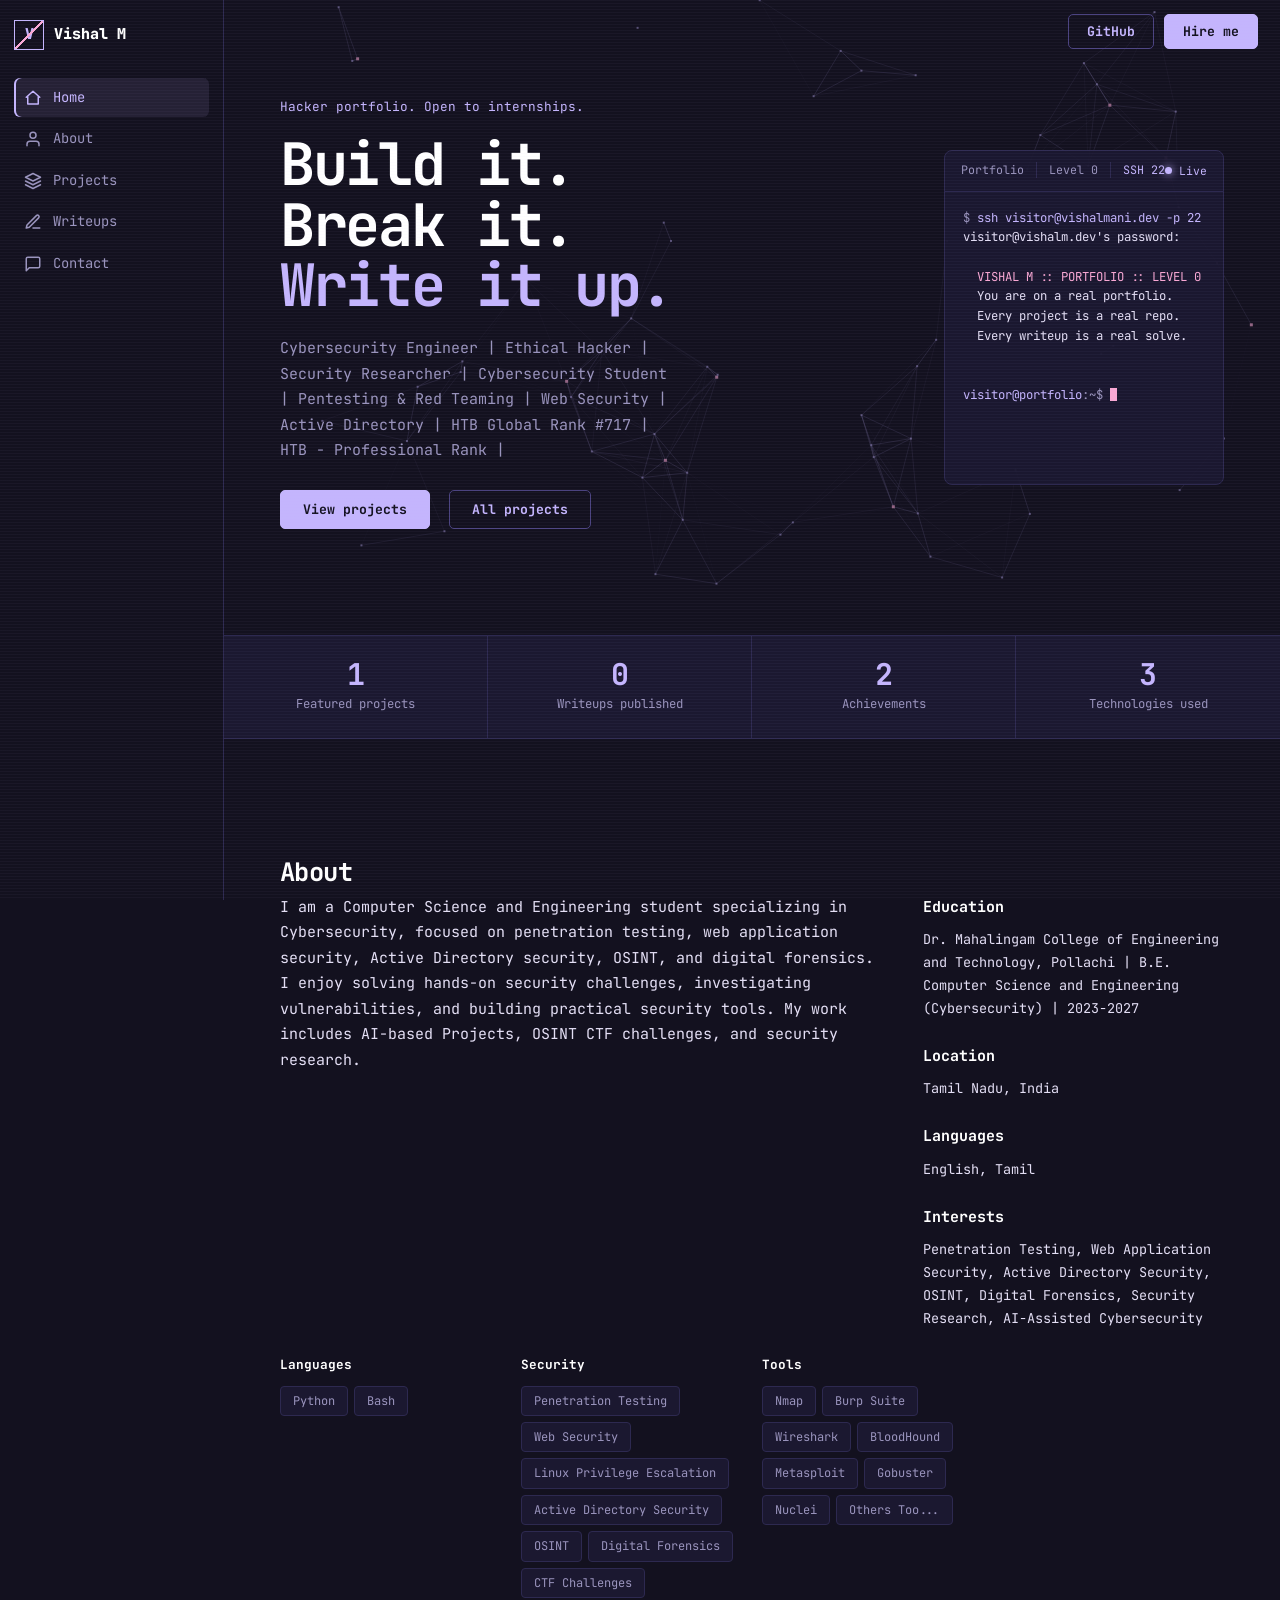
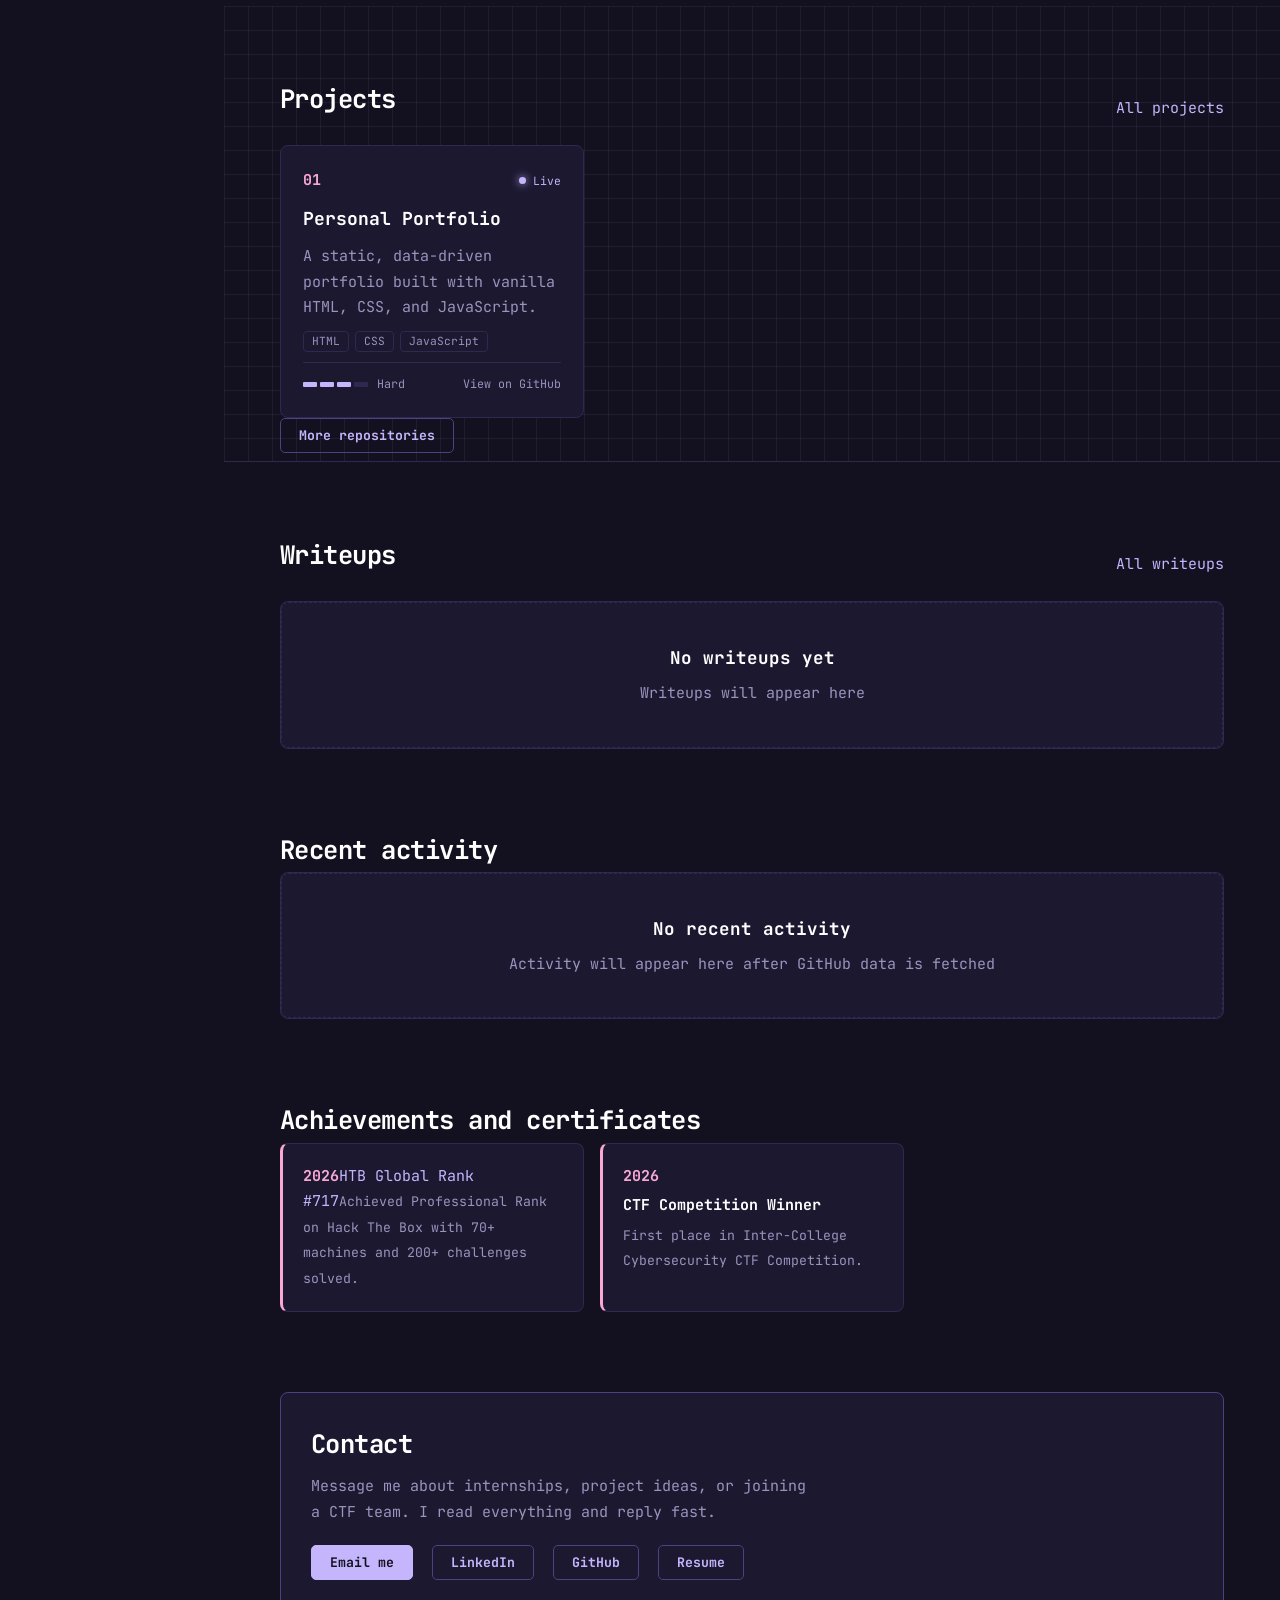
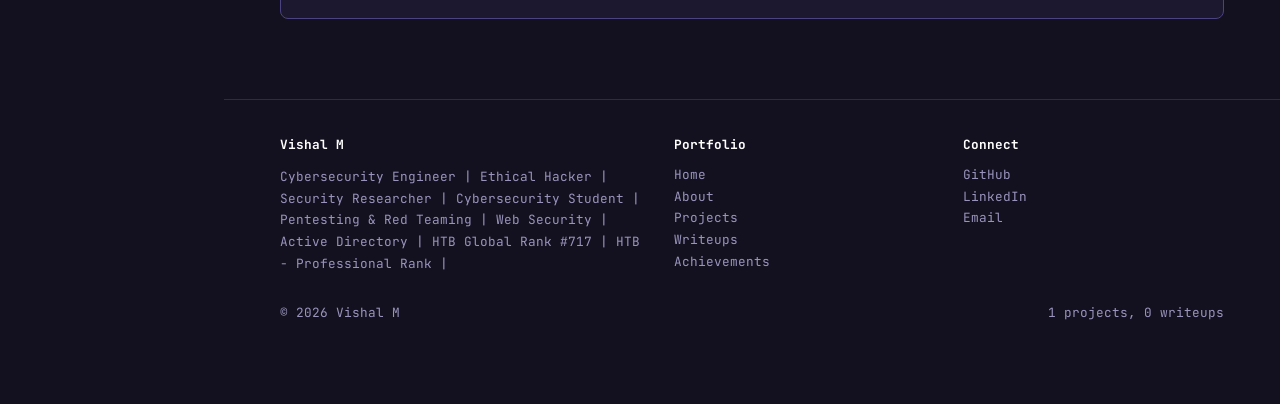
==== commit cff7e834: "Update description and portfolio type in index.html" ====
--- a/index.html
+++ b/index.html
@@ -4,7 +4,7 @@
 <meta charset="UTF-8">
 <meta name="viewport" content="width=device-width, initial-scale=1">
 <meta name="theme-color" content="#13111f">
-<meta name="description" content="Vishal M - Student developer who builds projects, solves security challenges, and writes up what I learn.">
+<meta name="description" content="Vishal M - Student Hacker who builds projects, solves security challenges, and writes up what I learn.">
 <link rel="preconnect" href="https://fonts.googleapis.com">
 <link rel="preconnect" href="https://fonts.gstatic.com" crossorigin>
 <link href="https://fonts.googleapis.com/css2?family=JetBrains+Mono:wght@400;700;800&display=swap" rel="stylesheet">
@@ -38,7 +38,7 @@
   <div class="hz"><canvas id="net" aria-hidden="true"></canvas>
   <div class="w"><header class="hero" id="top">
     <div>
-      <p class="eb">Developer portfolio. Open to internships.</p>
+      <p class="eb">Hacker portfolio. Open to internships.</p>
       <h1><span>Build it. Break it.</span><span>Write it up.</span></h1>
       <p class="pitch" id="tagline">[ONE LINE]</p>
       <a class="btn s" href="#projects">View projects</a>
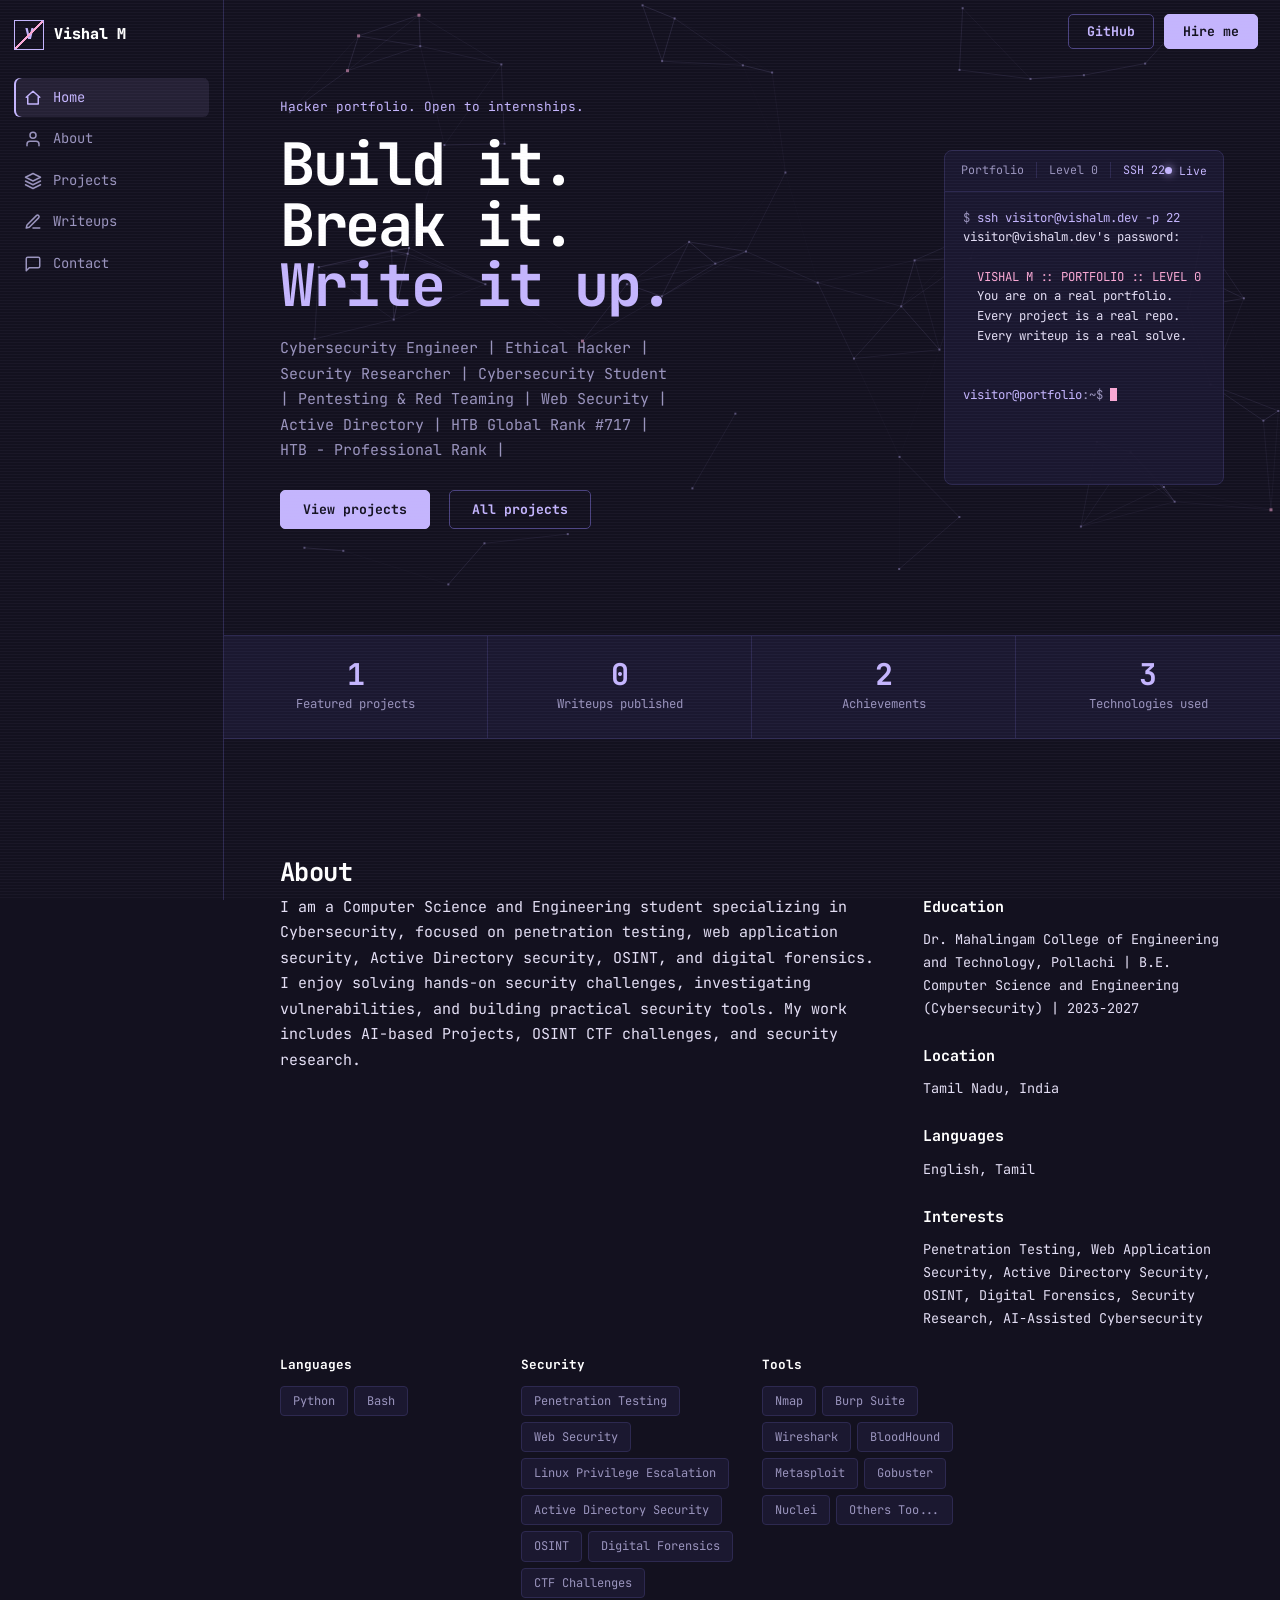
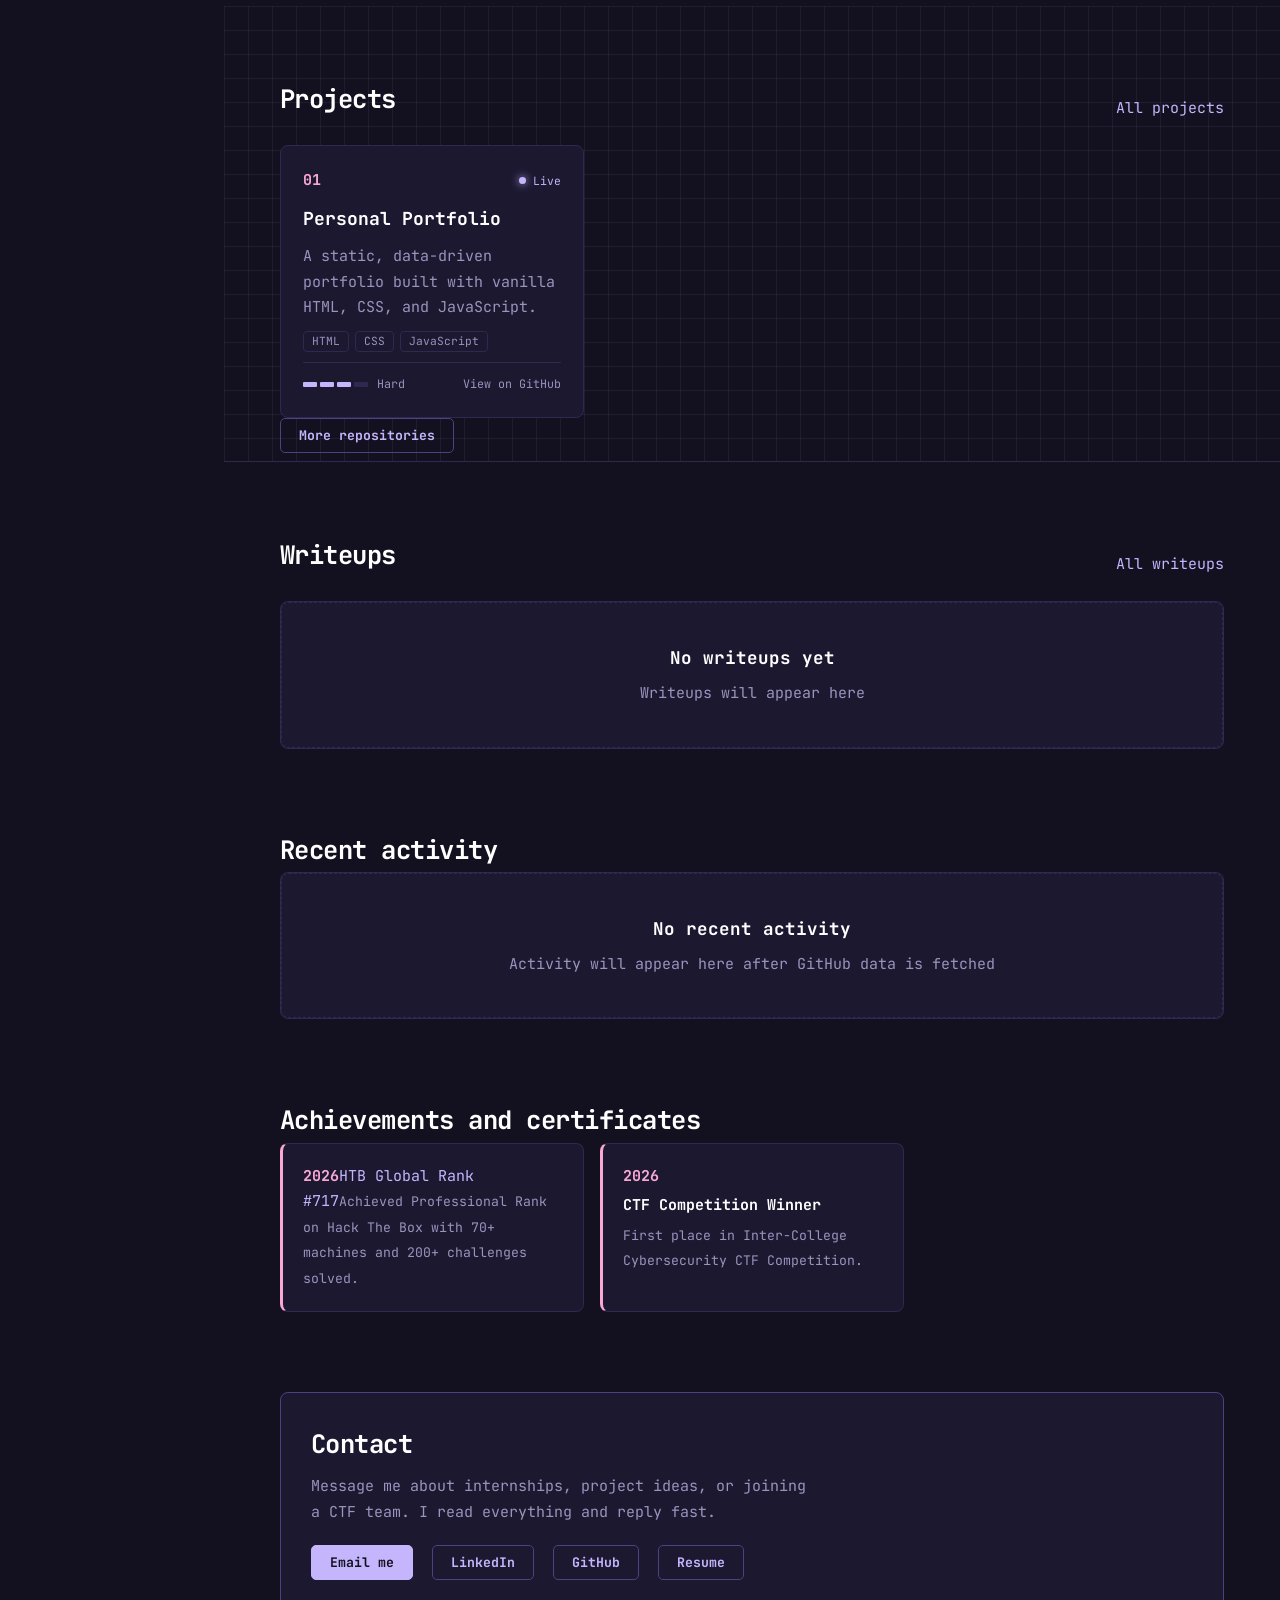
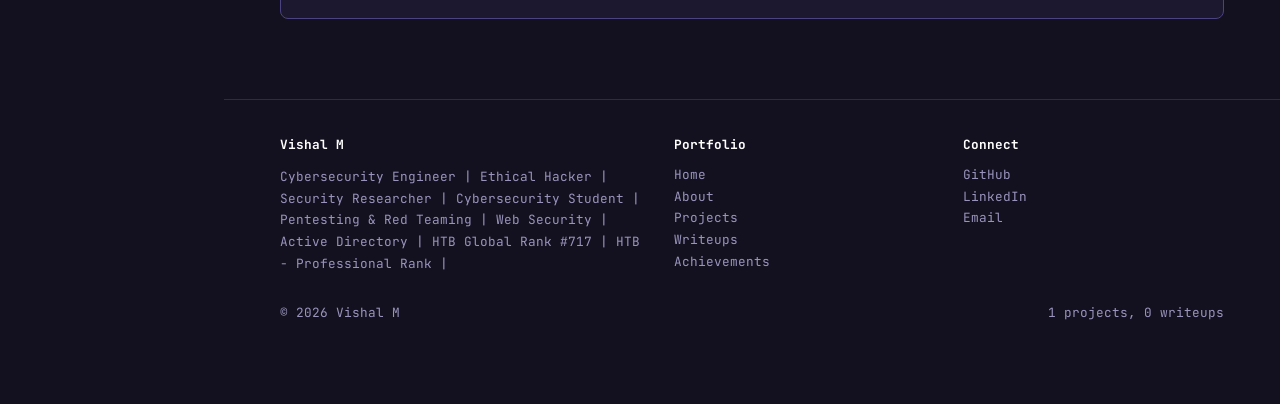
==== commit 80034678: "Update SSH command in index.html" ====
--- a/index.html
+++ b/index.html
@@ -47,7 +47,7 @@
     <div class="tm" role="img" aria-label="Terminal">
       <div class="tbar"><div class="st"><span>Portfolio</span><span>Level 0</span><span class="v">SSH 22</span></div><span class="live"><i class="led" aria-hidden="true"></i>Live</span></div>
       <div class="tw" aria-hidden="true">
-        <div class="tl" style="animation-delay:.3s"><span class="mu">$ </span><span class="ty g">ssh visitor@vishalmani.dev -p 22</span></div>
+        <div class="tl" style="animation-delay:.3s"><span class="mu">$ </span><span class="ty g">ssh visitor@vishalm.dev -p 22</span></div>
         <div class="tl" style="animation-delay:1.9s">visitor@vishalm.dev's password:</div>
         <div class="tl" style="animation-delay:2.3s"> </div>
         <div class="tl rd" style="animation-delay:2.6s">  VISHAL M :: PORTFOLIO :: LEVEL 0</div>
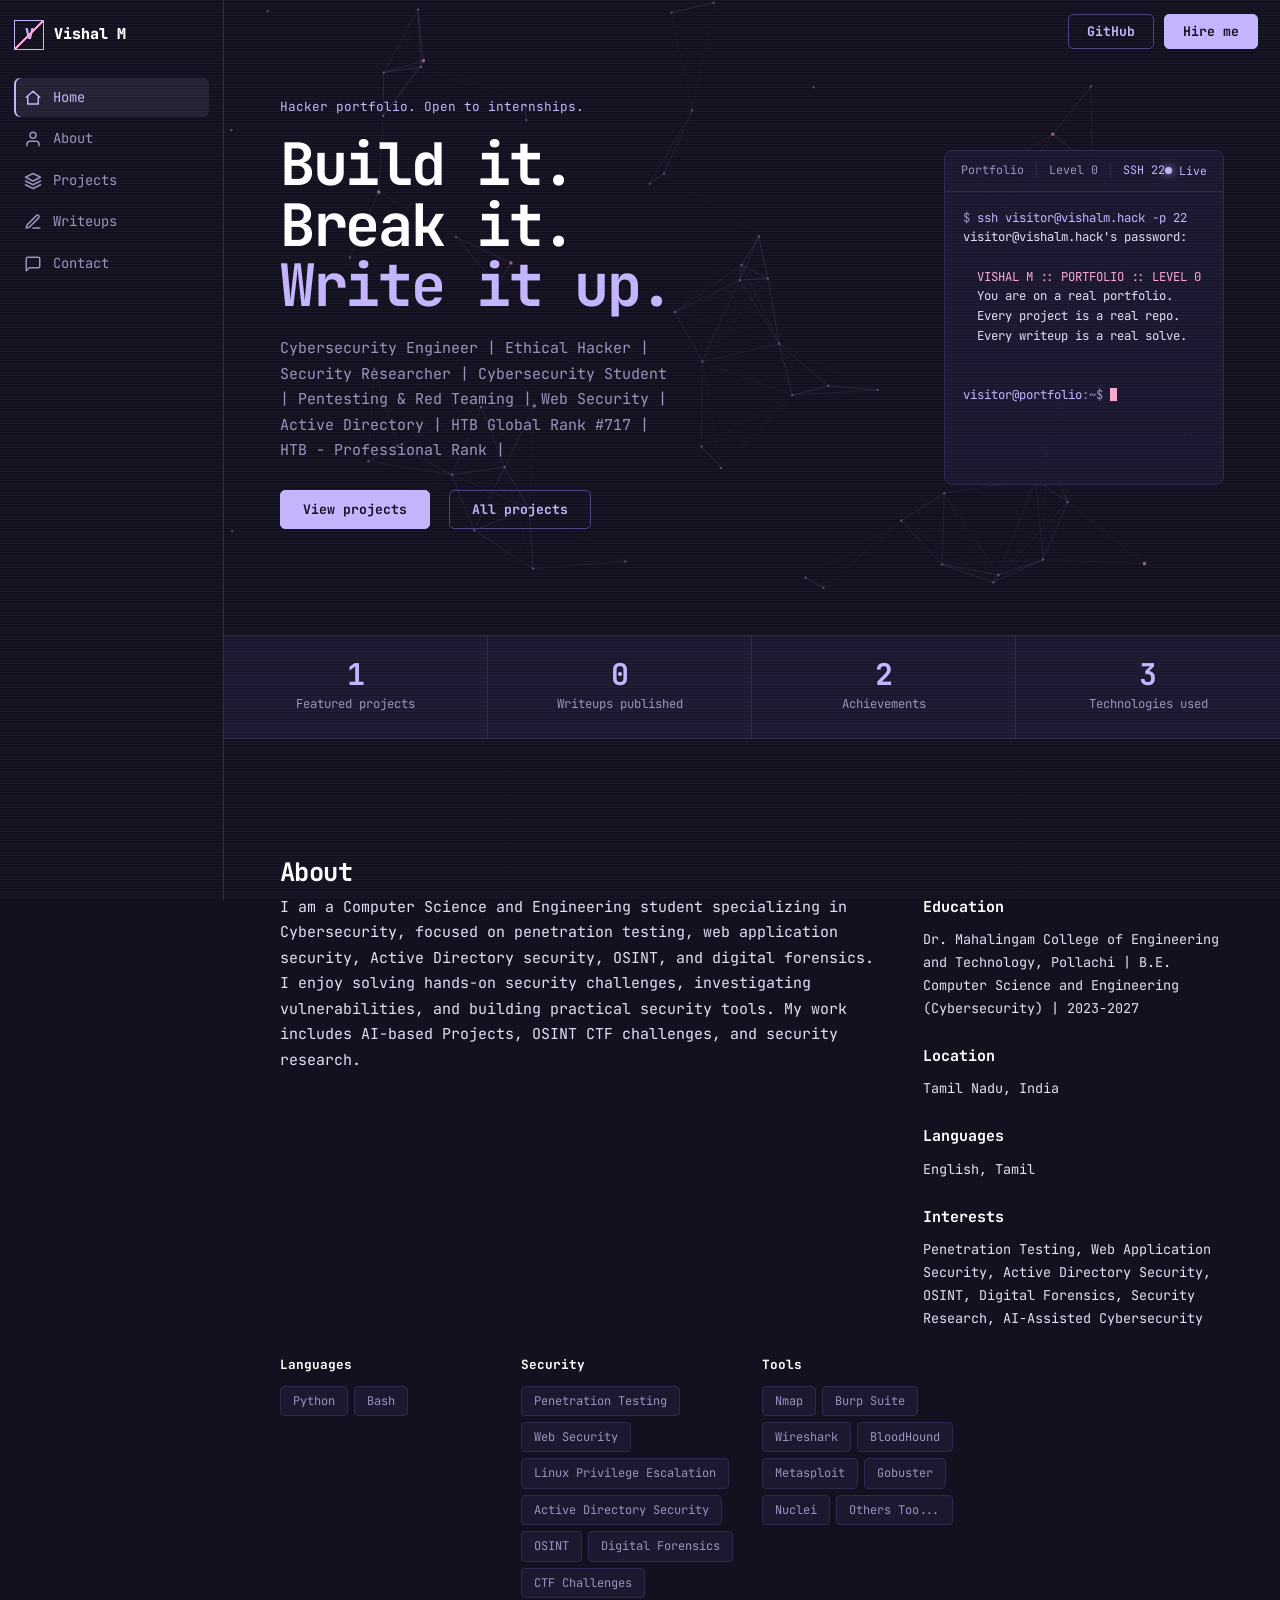
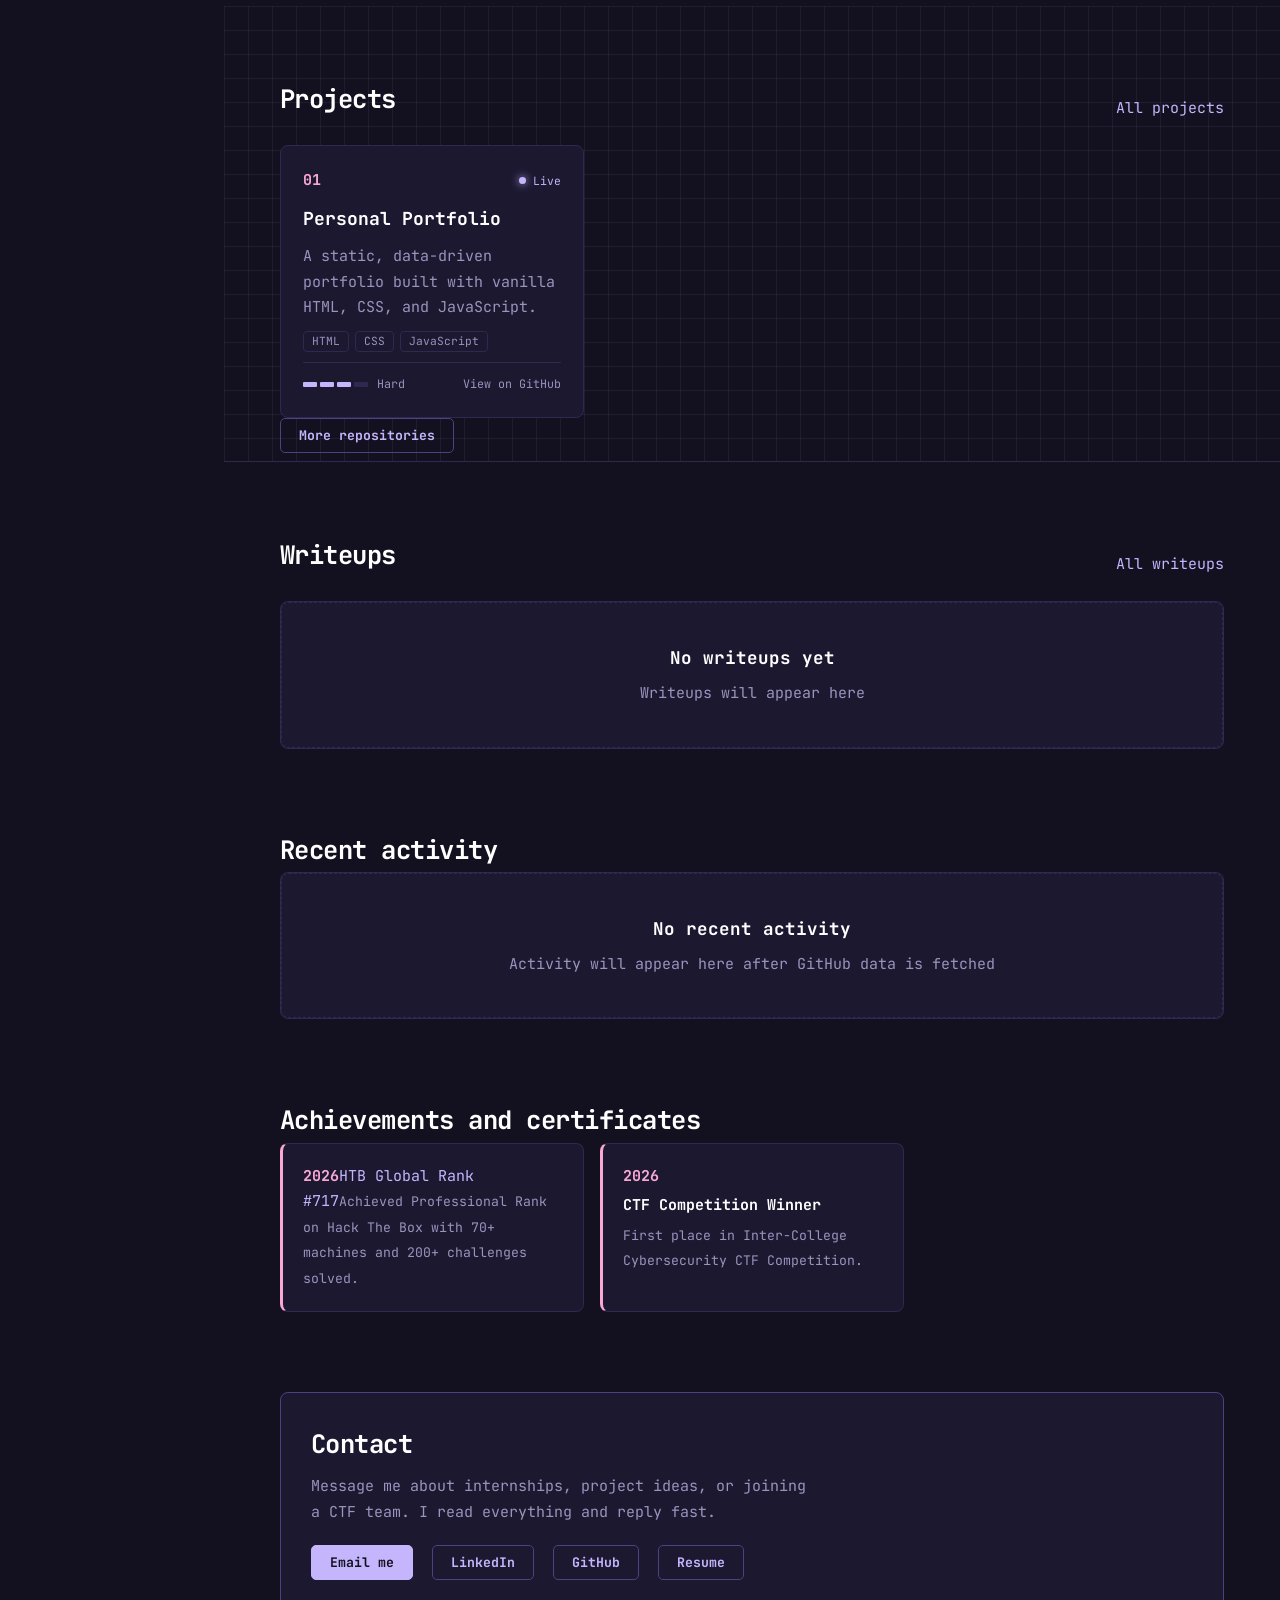
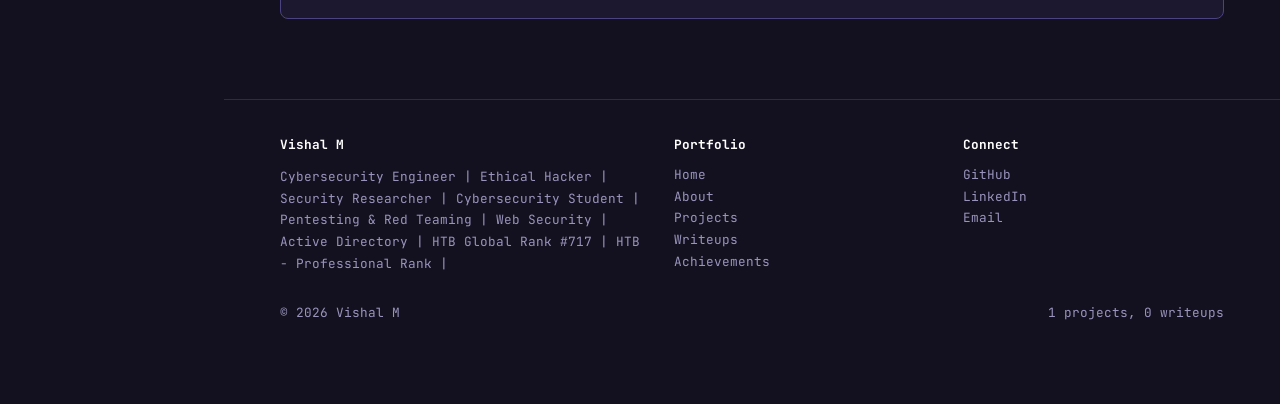
==== commit fd0529cf: "Update SSH command and password prompt in index.html" ====
--- a/index.html
+++ b/index.html
@@ -47,8 +47,8 @@
     <div class="tm" role="img" aria-label="Terminal">
       <div class="tbar"><div class="st"><span>Portfolio</span><span>Level 0</span><span class="v">SSH 22</span></div><span class="live"><i class="led" aria-hidden="true"></i>Live</span></div>
       <div class="tw" aria-hidden="true">
-        <div class="tl" style="animation-delay:.3s"><span class="mu">$ </span><span class="ty g">ssh visitor@vishalm.dev -p 22</span></div>
-        <div class="tl" style="animation-delay:1.9s">visitor@vishalm.dev's password:</div>
+        <div class="tl" style="animation-delay:.3s"><span class="mu">$ </span><span class="ty g">ssh visitor@vishalm.hack -p 22</span></div>
+        <div class="tl" style="animation-delay:1.9s">visitor@vishalm.hack's password:</div>
         <div class="tl" style="animation-delay:2.3s"> </div>
         <div class="tl rd" style="animation-delay:2.6s">  VISHAL M :: PORTFOLIO :: LEVEL 0</div>
         <div class="tl" style="animation-delay:2.9s">  You are on a real portfolio.</div>
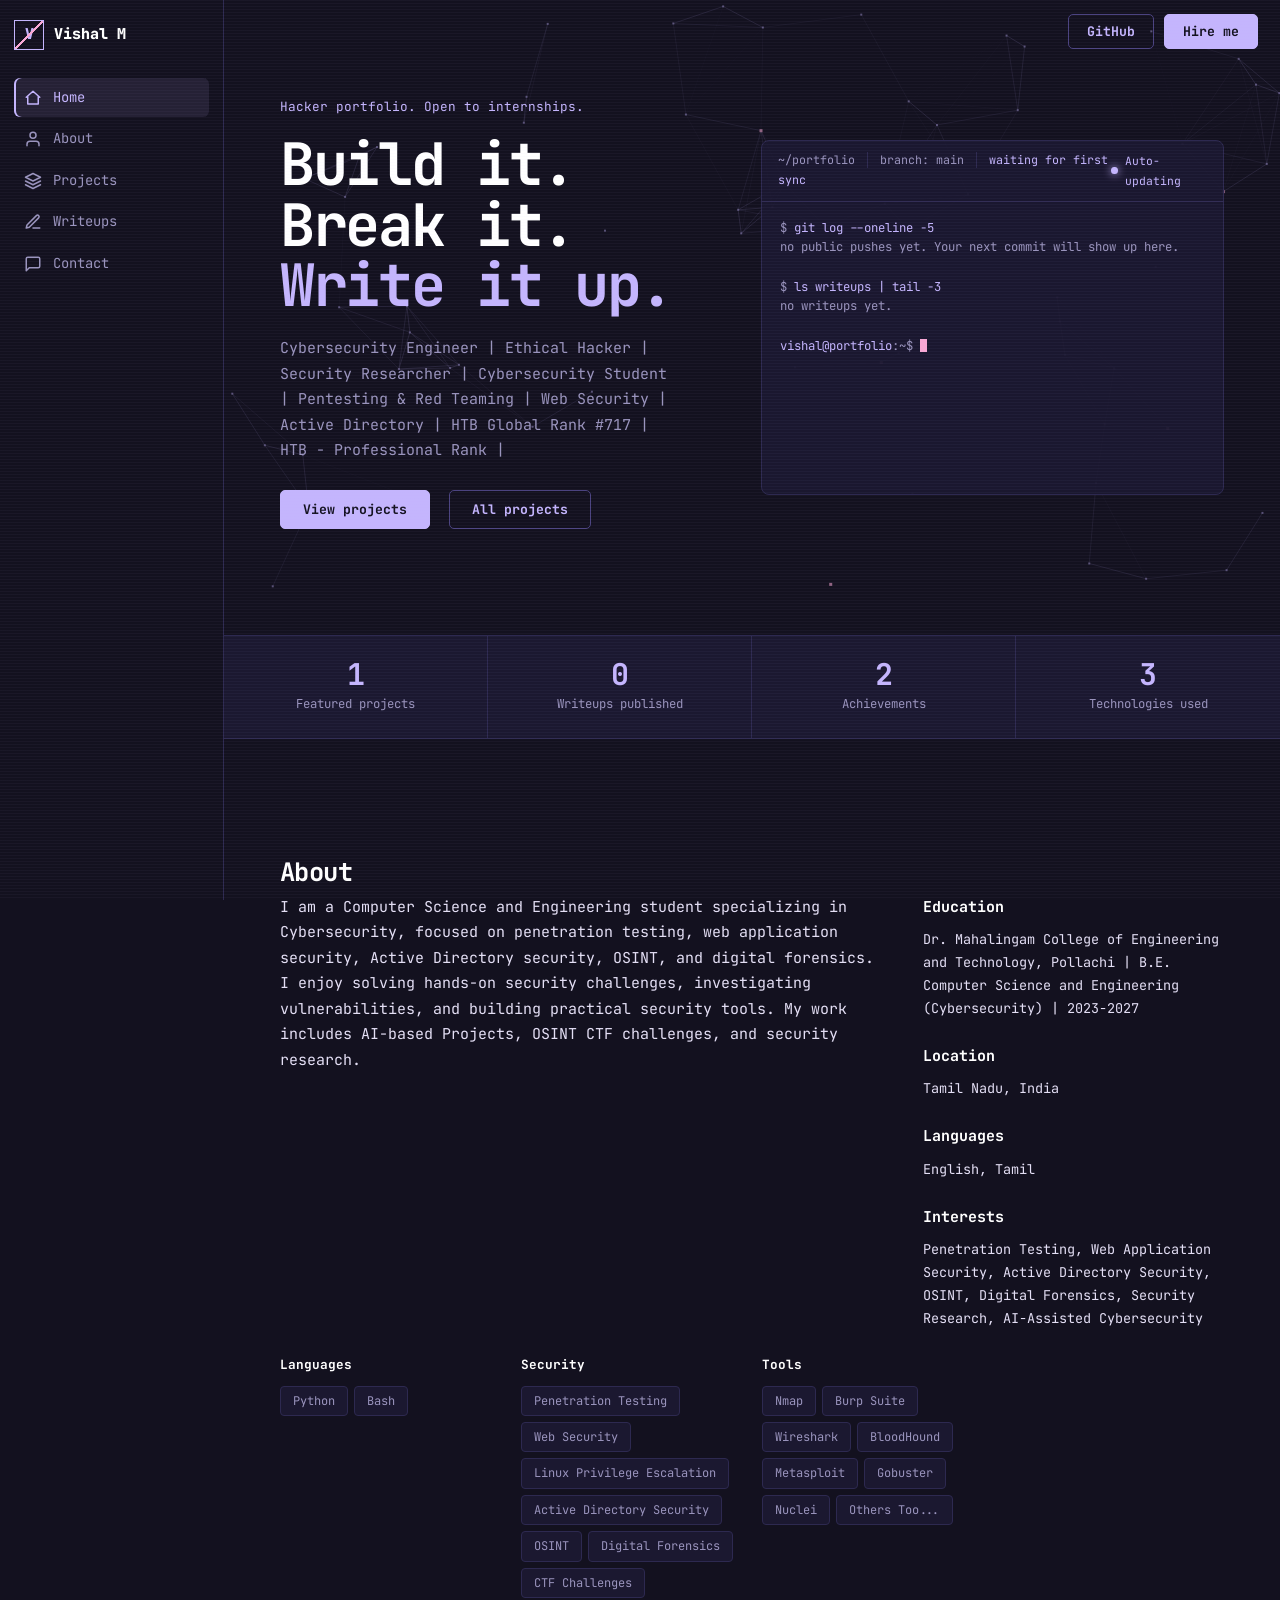
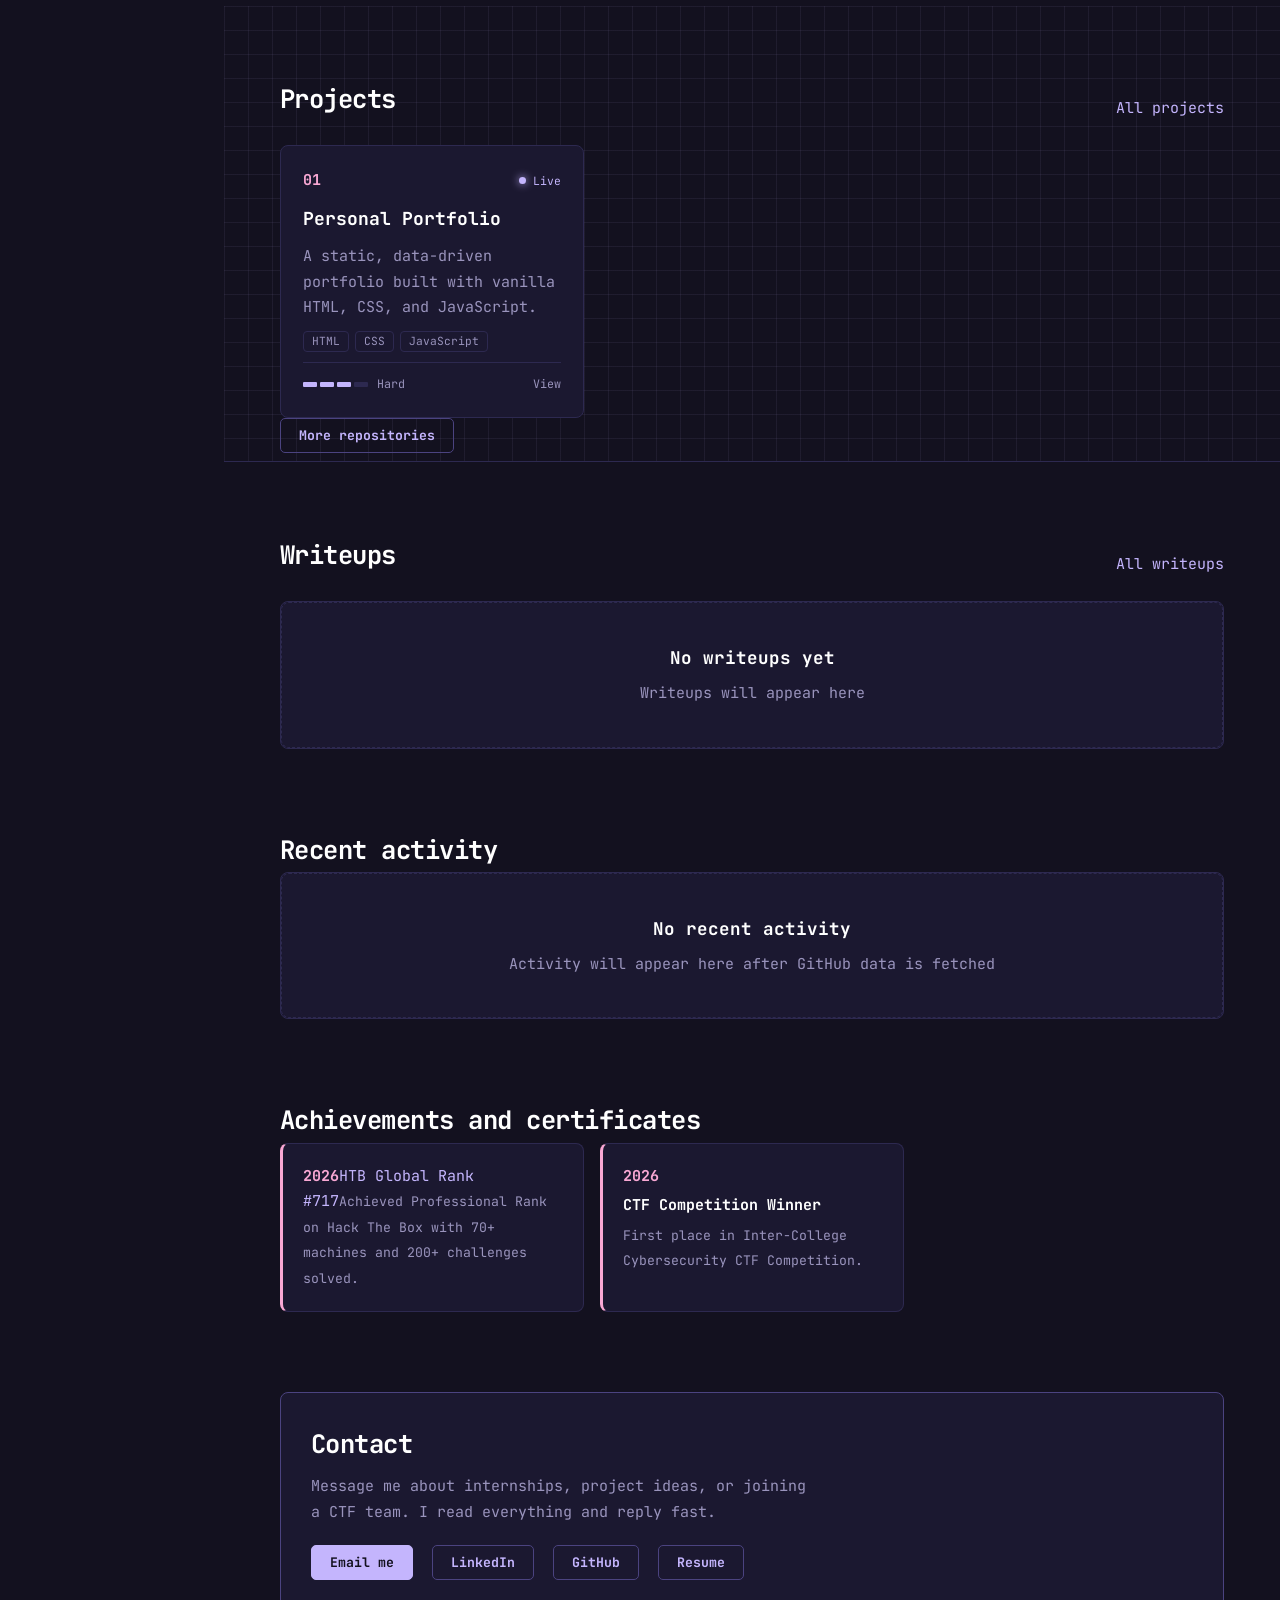
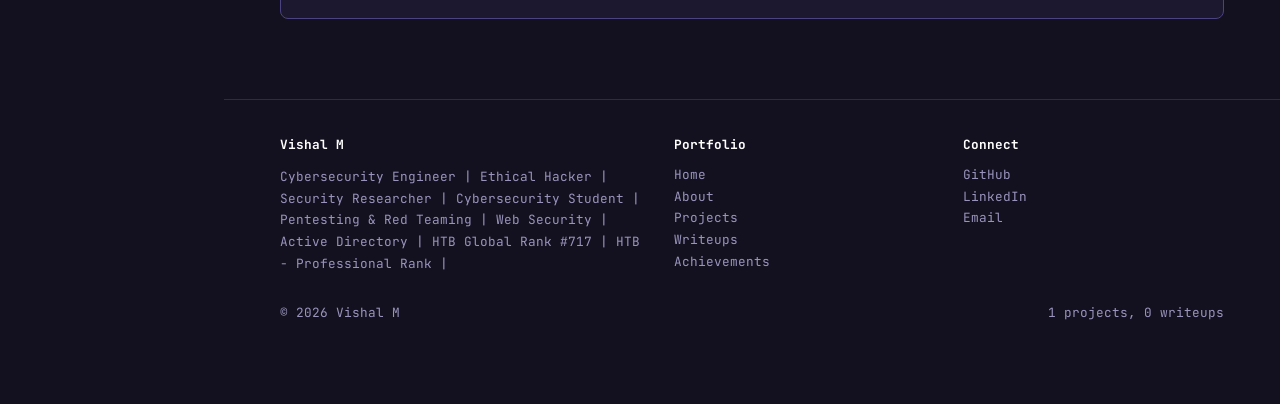
==== commit 7aad6714: "Update hero terminal markup to the new auto-updating GitHub activity terminal." ====
--- a/index.html
+++ b/index.html
@@ -44,20 +44,9 @@
       <a class="btn s" href="#projects">View projects</a>
       <a class="btn" href="projects.html">All projects</a>
     </div>
-    <div class="tm" role="img" aria-label="Terminal">
-      <div class="tbar"><div class="st"><span>Portfolio</span><span>Level 0</span><span class="v">SSH 22</span></div><span class="live"><i class="led" aria-hidden="true"></i>Live</span></div>
-      <div class="tw" aria-hidden="true">
-        <div class="tl" style="animation-delay:.3s"><span class="mu">$ </span><span class="ty g">ssh visitor@vishalm.hack -p 22</span></div>
-        <div class="tl" style="animation-delay:1.9s">visitor@vishalm.hack's password:</div>
-        <div class="tl" style="animation-delay:2.3s"> </div>
-        <div class="tl rd" style="animation-delay:2.6s">  VISHAL M :: PORTFOLIO :: LEVEL 0</div>
-        <div class="tl" style="animation-delay:2.9s">  You are on a real portfolio.</div>
-        <div class="tl" style="animation-delay:3.2s">  Every project is a real repo.</div>
-        <div class="tl" style="animation-delay:3.5s">  Every writeup is a real solve.</div>
-        <div class="tl" style="animation-delay:3.8s"> </div>
-        <div class="tl" style="animation-delay:4.7s"> </div>
-        <div class="tl" style="animation-delay:5s"><span class="g">visitor@portfolio</span><span class="mu">:~$ </span><span class="cur"></span></div>
-      </div>
+    <div class="tm" role="img" aria-label="Terminal showing my latest GitHub pushes and writeups">
+      <div class="tbar"><div class="st" id="term-chips"><span>~/portfolio</span><span>branch: main</span></div><span class="live"><i class="led" aria-hidden="true"></i>Auto-updating</span></div>
+      <div class="tw" id="term-body" aria-hidden="true"></div>
     </div>
   </header></div></div>
 
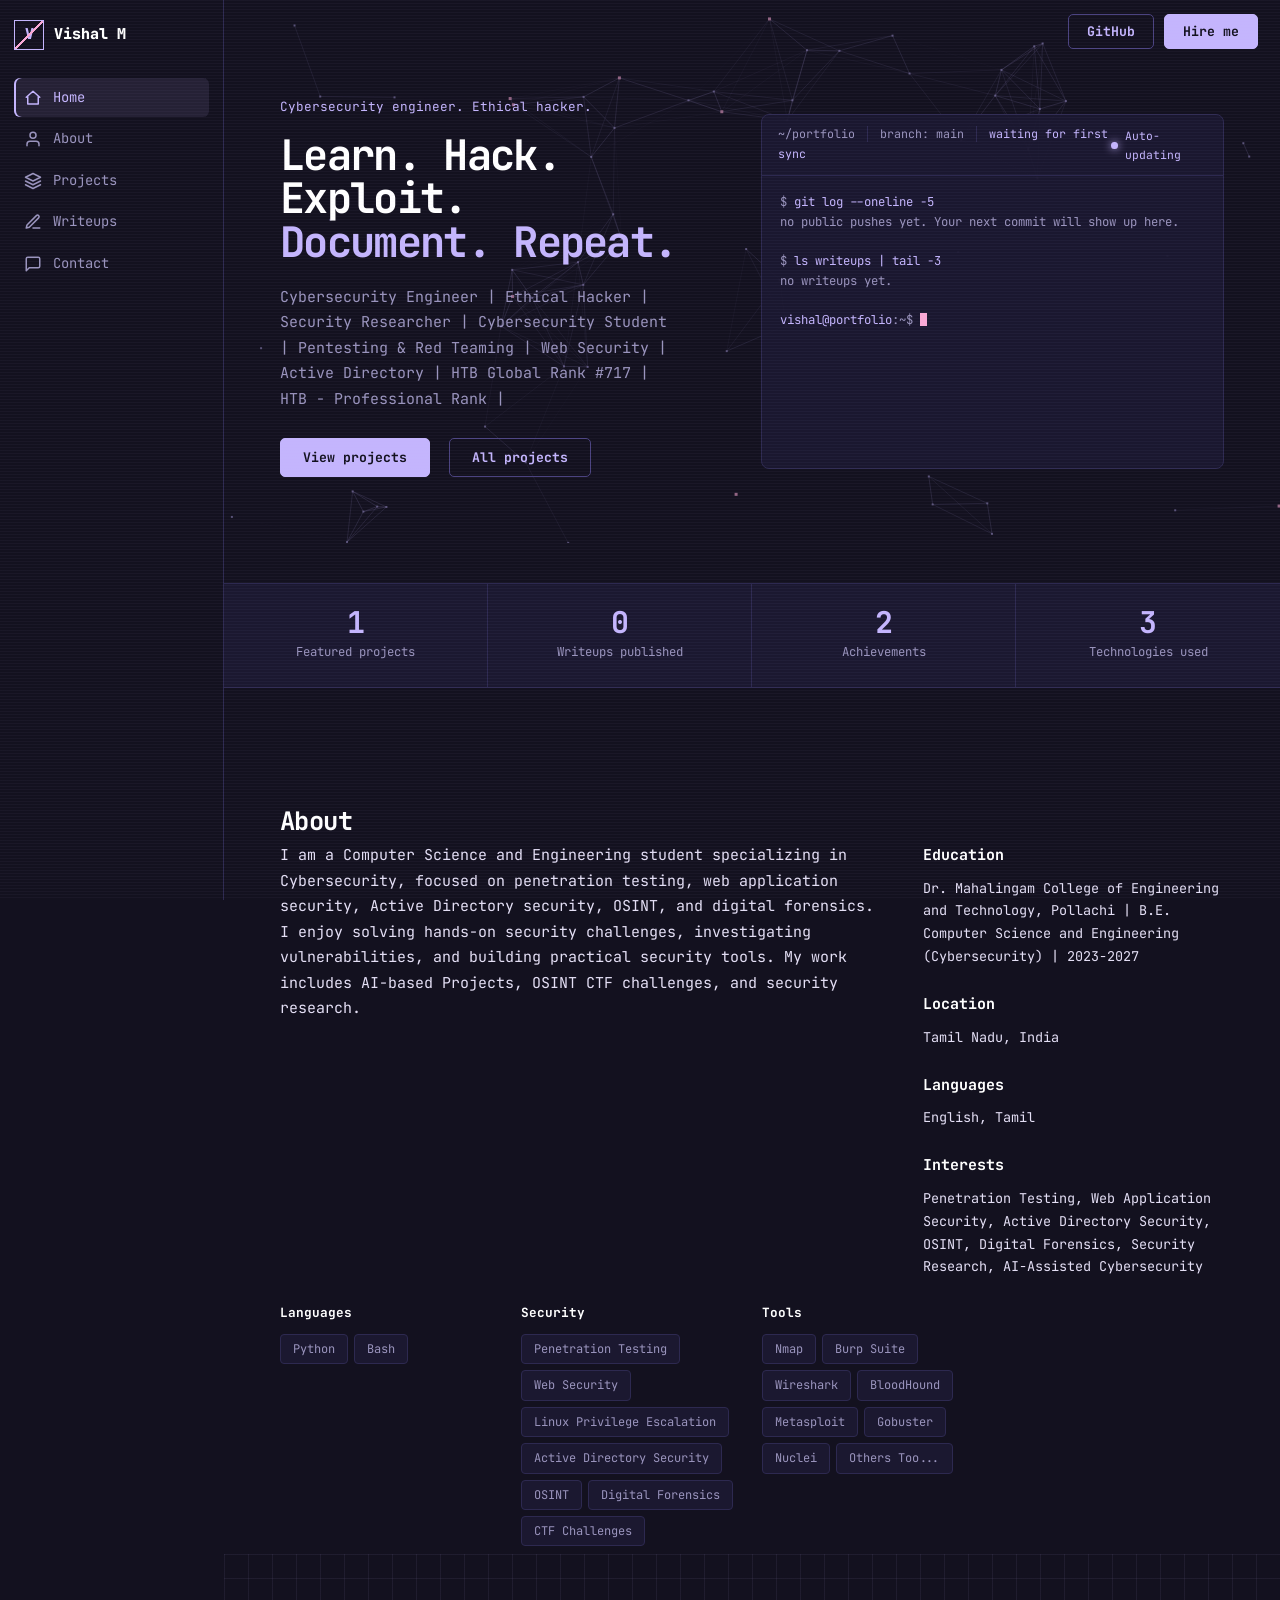
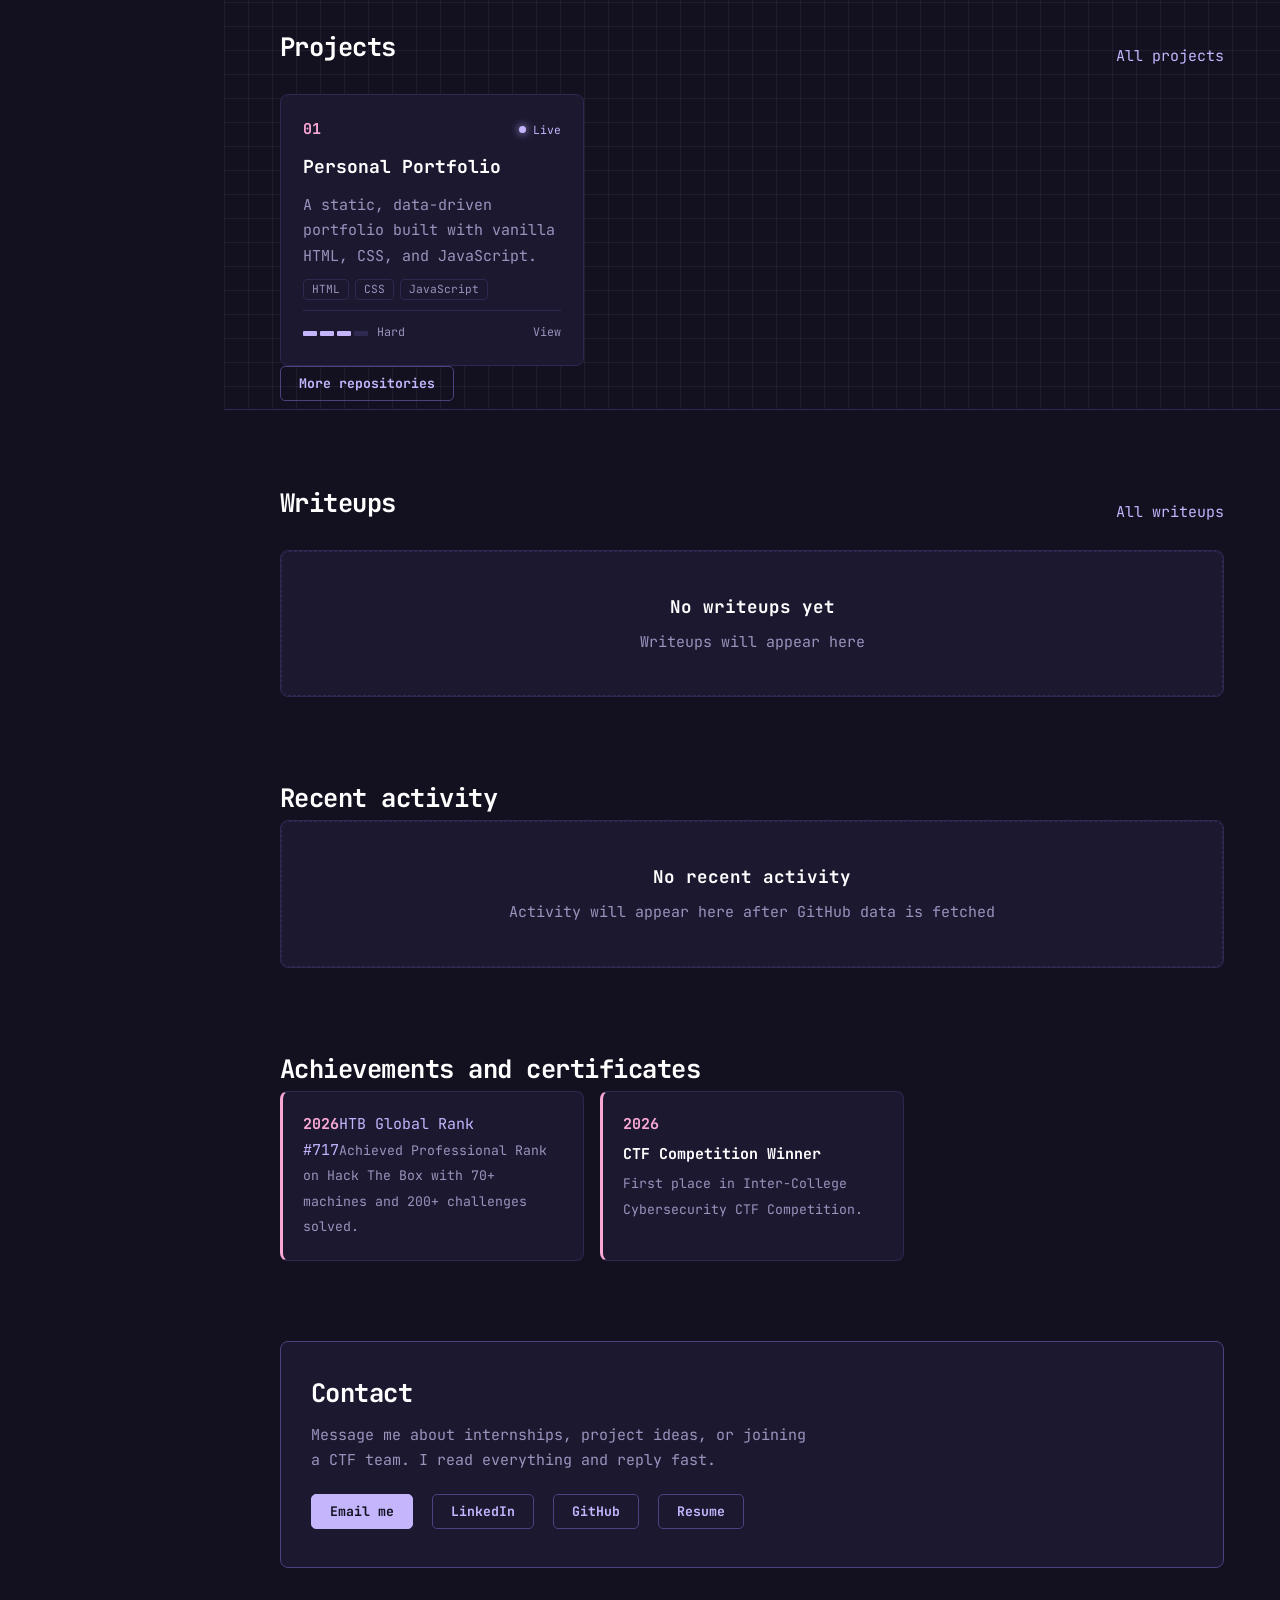
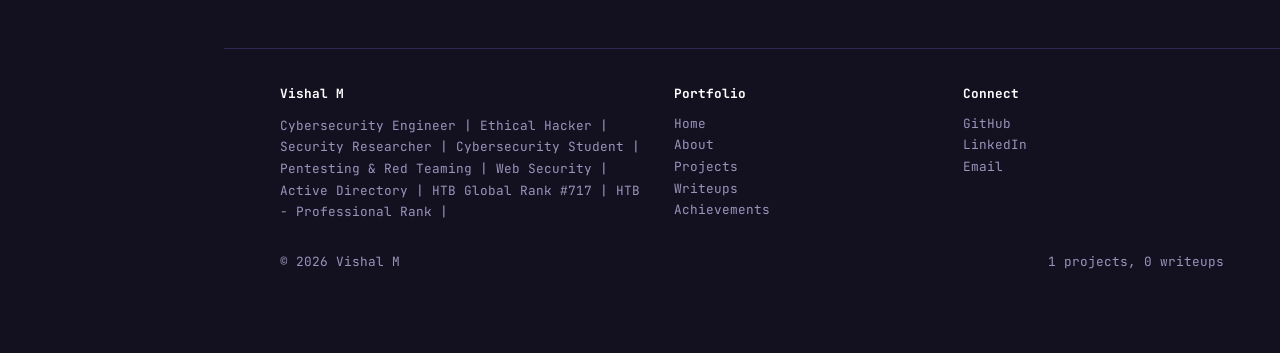
==== commit daa35e1a: "Update hero headline and sizing for cybersecurity branding." ====
--- a/index.html
+++ b/index.html
@@ -38,8 +38,8 @@
   <div class="hz"><canvas id="net" aria-hidden="true"></canvas>
   <div class="w"><header class="hero" id="top">
     <div>
-      <p class="eb">Hacker portfolio. Open to internships.</p>
-      <h1><span>Build it. Break it.</span><span>Write it up.</span></h1>
+      <p class="eb">Cybersecurity engineer. Ethical hacker.</p>
+      <h1><span>Learn. Hack. Exploit.</span><span>Document. Repeat.</span></h1>
       <p class="pitch" id="tagline">[ONE LINE]</p>
       <a class="btn s" href="#projects">View projects</a>
       <a class="btn" href="projects.html">All projects</a>
--- a/style.css
+++ b/style.css
@@ -219,7 +219,7 @@
   margin-bottom:16px;
 }
 h1{
-  font-size:clamp(2.4rem,5.4vw,3.9rem);
+  font-size:clamp(2rem,4vw,2.8rem);
   line-height:1.04;
   margin:0 0 20px;
   color:var(--hi);
@@ -783,3 +783,4 @@
   .writeup-nav{flex-direction:column;gap:16px;align-items:flex-start;}
   .writeup-footer{flex-direction:column;gap:16px;}
 }
+
